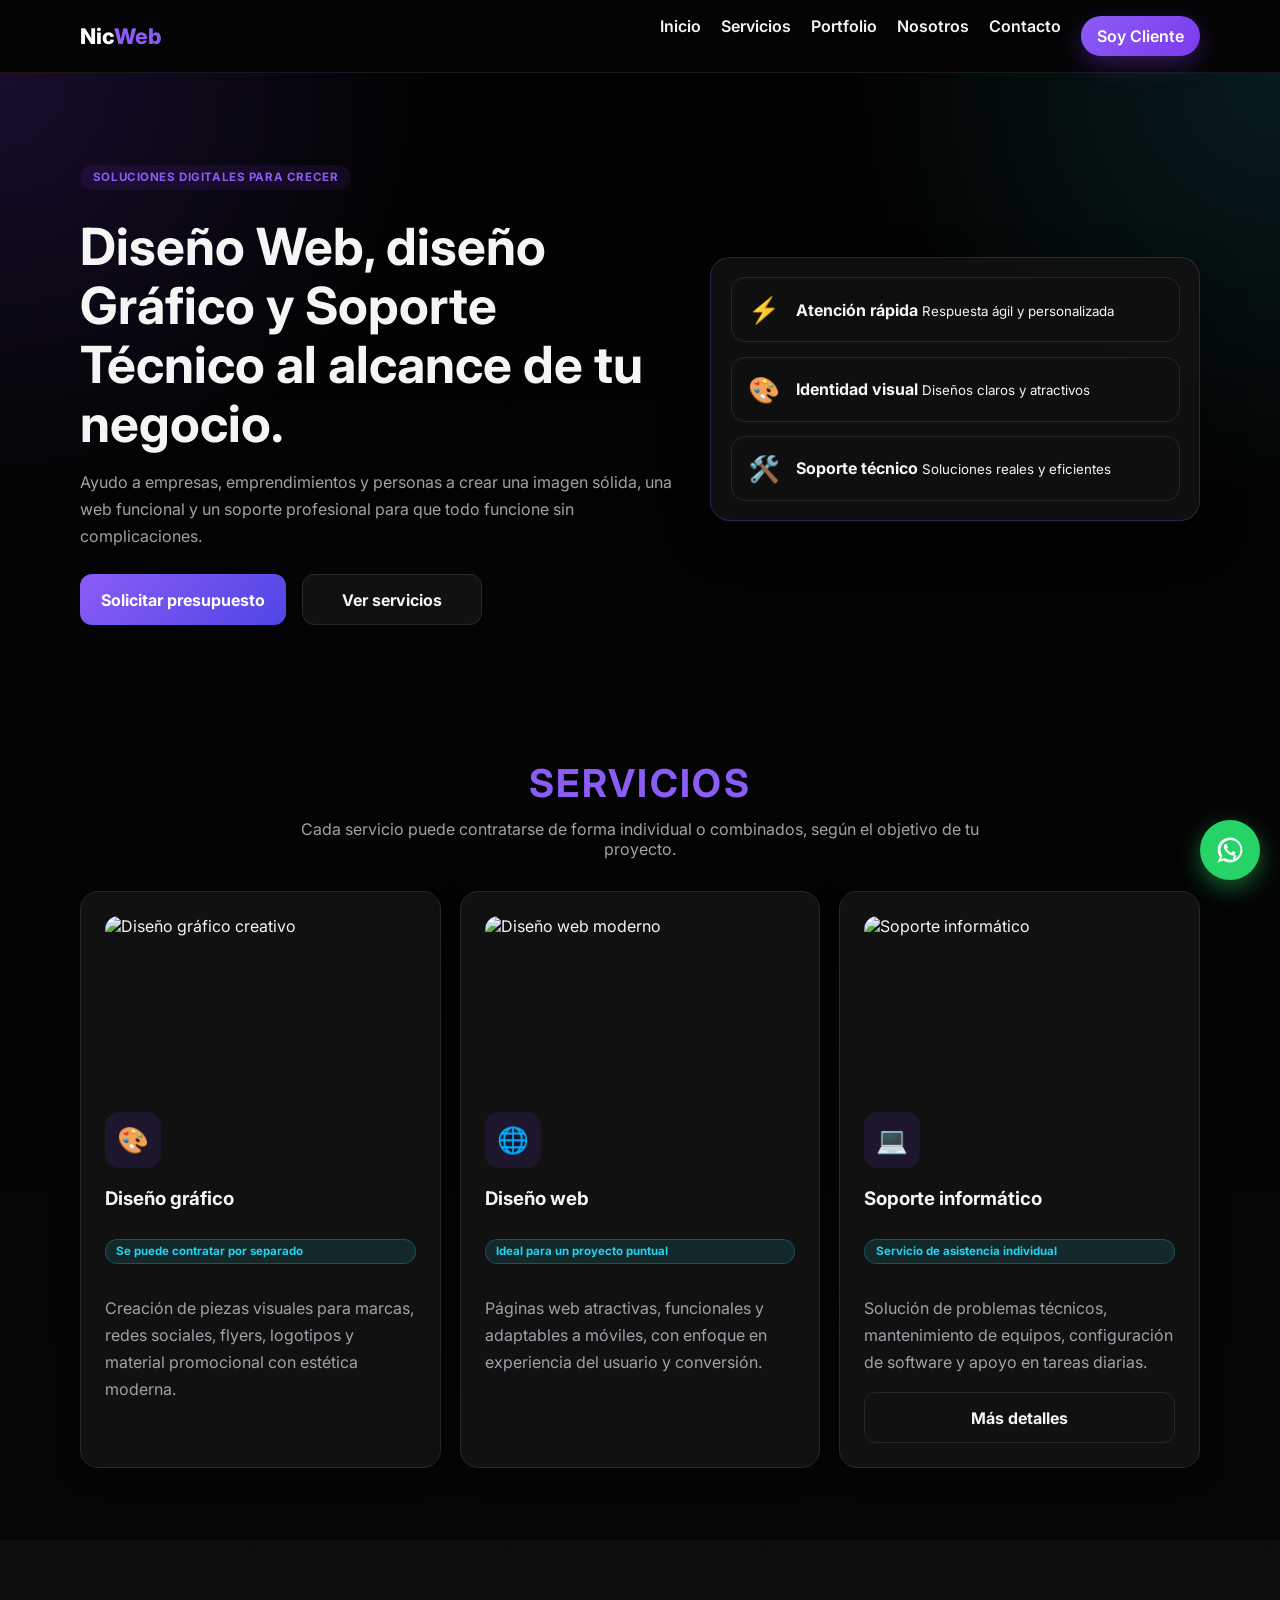
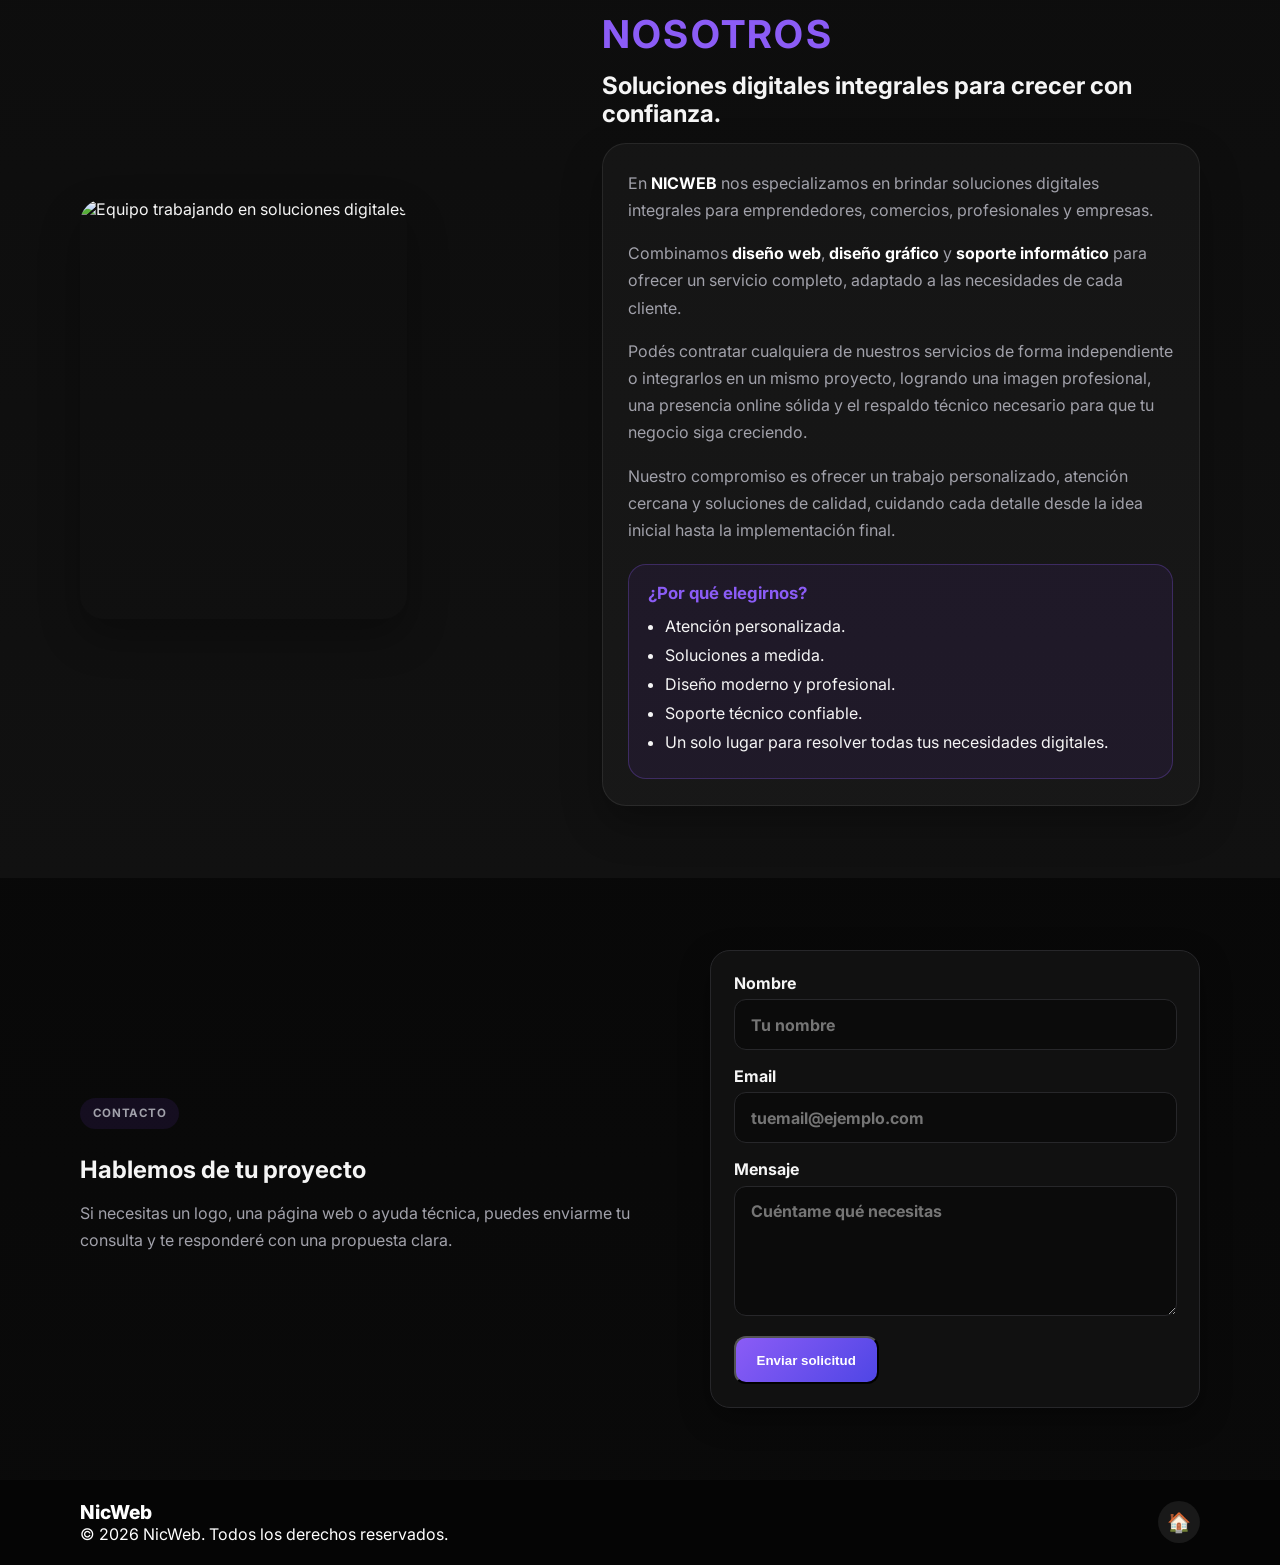
==== index.html @ 4edf89a9 "Initial landing page for NicWeb" ====
<!DOCTYPE html>
<html lang="es">
  <head>
    <meta charset="UTF-8" />
    <meta name="viewport" content="width=device-width, initial-scale=1.0" />
    <title>Servicios Informáticos | Diseño Gráfico y Web</title>
    <meta
      name="description"
      content="Ofrezco servicios de diseño gráfico, diseño web y soporte informático para negocios, emprendimientos y personas que necesitan presencia digital sólida."
    />
    <link rel="preconnect" href="https://fonts.googleapis.com" />
    <link rel="preconnect" href="https://fonts.gstatic.com" crossorigin />
    <link
      href="https://fonts.googleapis.com/css2?family=Inter:wght@400;500;600;700;800&display=swap"
      rel="stylesheet"
    />
    <link rel="stylesheet" href="styles.css" />
  </head>
  <body id="top">
    <header class="header">
      <div class="container nav">
        <a href="#top" class="logo">Nic<span>Web</span></a>

        <button class="menu-toggle" aria-label="Abrir menú" aria-expanded="false">
          <span></span>
          <span></span>
          <span></span>
        </button>

        <nav class="nav-links">
          <a href="#top">Inicio</a>
          <a href="#servicios">Servicios</a>
          <a href="#portfolio">Portfolio</a>
          <a href="#about">Nosotros</a>
          <a href="#contacto">Contacto</a>
          <a href="acceso.html" class="btn-client">Soy Cliente</a>
        </nav>
      </div>
    </header>

    <main>
      <section class="hero">
        <div class="container hero-grid">
          <div class="hero-content">
            <p class="badge">Soluciones digitales para crecer</p>
            <h1>Diseño Web, diseño Gráfico y Soporte Técnico al alcance de tu negocio.</h1>
            <p class="hero-text">
              Ayudo a empresas, emprendimientos y personas a crear una imagen
              sólida, una web funcional y un soporte profesional para que todo
              funcione sin complicaciones.
            </p>
            <div class="hero-actions">
              <a href="#contacto" class="btn btn-primary">Solicitar presupuesto</a>
              <a href="#servicios" class="btn btn-secondary">Ver servicios</a>
            </div>
          </div>

          <div class="hero-card">
            <div class="mini-card">
              <span>⚡</span>
              <div>
                <strong>Atención rápida</strong>
                <small>Respuesta ágil y personalizada</small>
              </div>
            </div>
            <div class="mini-card">
              <span>🎨</span>
              <div>
                <strong>Identidad visual</strong>
                <small>Diseños claros y atractivos</small>
              </div>
            </div>
            <div class="mini-card">
              <span>🛠️</span>
              <div>
                <strong>Soporte técnico</strong>
                <small>Soluciones reales y eficientes</small>
              </div>
            </div>
          </div>
        </div>
      </section>

      <section id="servicios" class="services section reveal">
        <div class="container">
          <div class="section-title">
            <h1>Servicios</h1>
            <p class="section-note">
              Cada servicio puede contratarse de forma individual o combinados,
              según el objetivo de tu proyecto.
            </p>
          </div>

          <div class="cards-grid">
            <article class="service-card">
              <img
                class="service-image"
                src="https://images.unsplash.com/photo-1516321318423-f06f85e504b3?auto=format&fit=crop&w=900&q=80"
                alt="Diseño gráfico creativo"
              />
              <div class="icon">🎨</div>
              <h3>Diseño gráfico</h3>
              <span class="service-tag">Se puede contratar por separado</span>
              <p>
                Creación de piezas visuales para marcas, redes sociales, flyers,
                logotipos y material promocional con estética moderna.
              </p>
            </article>

            <article class="service-card">
              <img
                class="service-image"
                src="https://images.unsplash.com/photo-1498050108023-c5249f4df085?auto=format&fit=crop&w=900&q=80"
                alt="Diseño web moderno"
              />
              <div class="icon">🌐</div>
              <h3>Diseño web</h3>
              <span class="service-tag">Ideal para un proyecto puntual</span>
              <p>
                Páginas web atractivas, funcionales y adaptables a móviles, con
                enfoque en experiencia del usuario y conversión.
              </p>
            </article>

            <article class="service-card">
              <img
                class="service-image"
                src="https://images.unsplash.com/photo-1518770660439-4636190af475?auto=format&fit=crop&w=900&q=80"
                alt="Soporte informático"
              />
              <div class="icon">💻</div>
              <h3>Soporte informático</h3>
              <span class="service-tag">Servicio de asistencia individual</span>
              <p>
                Solución de problemas técnicos, mantenimiento de equipos,
                configuración de software y apoyo en tareas diarias.
              </p>
              <a href="soporte-tecnico.html" class="btn btn-secondary">Más detalles</a>
            </article>
          </div>
        </div>
      </section>

      <section id="about" class="about section reveal">
        <div class="container about-grid">
          <div class="about-visual">
            <img
              src="https://images.unsplash.com/photo-1522202176988-66273c2fd55f?auto=format&fit=crop&w=900&q=80"
              alt="Equipo trabajando en soluciones digitales"
            />
          </div>

          <div>
            <h1>Nosotros</h1>
            <h2>Soluciones digitales integrales para crecer con confianza.</h2>
            <div class="about-text">
              <p>
                En <strong>NICWEB</strong> nos especializamos en brindar soluciones
                digitales integrales para emprendedores, comercios, profesionales y
                empresas.
              </p>
              <p>
                Combinamos <strong>diseño web</strong>, <strong>diseño gráfico</strong>
                y <strong>soporte informático</strong> para ofrecer un servicio
                completo, adaptado a las necesidades de cada cliente.
              </p>
              <p>
                Podés contratar cualquiera de nuestros servicios de forma
                independiente o integrarlos en un mismo proyecto, logrando una
                imagen profesional, una presencia online sólida y el respaldo
                técnico necesario para que tu negocio siga creciendo.
              </p>
              <p>
                Nuestro compromiso es ofrecer un trabajo personalizado, atención
                cercana y soluciones de calidad, cuidando cada detalle desde la
                idea inicial hasta la implementación final.
              </p>

              <div class="reasons-box">
                <h3>¿Por qué elegirnos?</h3>
                <ul>
                  <li>Atención personalizada.</li>
                  <li>Soluciones a medida.</li>
                  <li>Diseño moderno y profesional.</li>
                  <li>Soporte técnico confiable.</li>
                  <li>Un solo lugar para resolver todas tus necesidades digitales.</li>
                </ul>
              </div>
            </div>
          </div>
        </div>
      </section>

      <section id="contacto" class="contact section reveal">
        <div class="container contact-grid">
          <div>
            <p class="badge">Contacto</p>
            <h2>Hablemos de tu proyecto</h2>
            <p>
              Si necesitas un logo, una página web o ayuda técnica, puedes
              enviarme tu consulta y te responderé con una propuesta clara.
            </p>
          </div>

          <form class="contact-form" action="mailto:tuemail@ejemplo.com" method="post" enctype="text/plain">
            <label>
              Nombre
              <input type="text" name="nombre" placeholder="Tu nombre" required />
            </label>
            <label>
              Email
              <input type="email" name="email" placeholder="tuemail@ejemplo.com" required />
            </label>
            <label>
              Mensaje
              <textarea name="mensaje" placeholder="Cuéntame qué necesitas" rows="5" required></textarea>
            </label>
            <button type="submit" class="btn btn-primary">Enviar solicitud</button>
          </form>
        </div>
      </section>
    </main>

    <a
      class="whatsapp-float"
      href="https://wa.me/1166603144"
      target="_blank"
      rel="noopener noreferrer"
      aria-label="Contactar por WhatsApp"
    >
      <svg viewBox="0 0 24 24" aria-hidden="true" focusable="false">
        <path
          d="M12.04 2C6.58 2 2.15 6.36 2.15 11.76c0 2.07.63 4.08 1.72 5.77L2 22l4.66-1.52a9.69 9.69 0 0 0 5.38 1.52h.01c5.46 0 9.89-4.36 9.89-9.76S17.5 2 12.04 2Zm0 17.7a7.94 7.94 0 0 1-4.04-1.09l-.29-.17-2.76.9 1-2.69-.18-.28a7.94 7.94 0 0 1-1.36-4.47c0-4.4 3.58-7.98 7.99-7.98 2.13 0 4.14.83 5.64 2.34a7.94 7.94 0 0 1 2.3 5.64c0 4.4-3.58 7.98-7.98 7.98Zm4.38-5.98c-.24-.12-1.42-.7-1.64-.78-.22-.08-.38-.12-.54.12-.17.24-.65.78-.8.94-.15.17-.3.19-.54.06-.24-.12-1.02-.38-1.94-1.2-.72-.64-1.21-1.43-1.35-1.67-.15-.24-.01-.37.1-.49.11-.11.24-.3.36-.45.12-.15.16-.26.24-.43.08-.17.04-.32-.02-.44-.06-.12-.54-1.31-.74-1.79-.19-.46-.39-.4-.54-.4h-.46c-.16 0-.42.06-.64.3-.22.24-.85.84-.85 2.06s.87 2.39.99 2.55c.12.17 1.69 2.58 4.09 3.61.57.25 1.02.4 1.37.51.57.18 1.09.16 1.5.1.46-.07 1.42-.58 1.62-.14.2.44.22.78.15 1.05-.14.63-.4.93-.8 1.34-.34.34-.78.7-1.41 1.2-.22.16-.49.24-.78.17h-.02Z"
        />
      </svg>
    </a>

    <footer class="footer">
      <div class="container footer-content">
        <div>
          <p class="footer-brand">Nic<span>Web</span></p>
          <p>© <span id="year"></span> NicWeb. Todos los derechos reservados.</p>
        </div>
        <a href="#top" class="home-link" aria-label="Volver al inicio">
          <span>🏠</span>
        </a>
      </div>
    </footer>

    <script src="script.js"></script>
  </body>
</html>
---- styles.css ----
:root {
  --bg: #050505;
  --bg-soft: #111111;
  --card: #111111;
  --text: #f5f5f5;
  --muted: #a1a1aa;
  --accent: #8b5cf6;
  --accent-2: #22d3ee;
  --line: #27272a;
}

* {
  box-sizing: border-box;
}

html {
  scroll-behavior: smooth;
}

body {
  margin: 0;
  font-family: "Inter", sans-serif;
  color: var(--text);
  background: linear-gradient(180deg, #020202 0%, #0a0a0a 100%);
}

.container {
  width: min(1120px, calc(100% - 2rem));
  margin: 0 auto;
}

.header {
  position: sticky;
  top: 0;
  z-index: 10;
  background: rgba(5, 5, 5, 0.88);
  backdrop-filter: blur(14px);
  border-bottom: 1px solid rgba(255, 255, 255, 0.08);
}

.nav {
  display: flex;
  align-items: center;
  justify-content: space-between;
  min-height: 72px;
  position: relative;
}

.menu-toggle {
  display: none;
  border: none;
  background: transparent;
  padding: 0.35rem;
  cursor: pointer;
}

.menu-toggle span {
  display: block;
  width: 24px;
  height: 3px;
  margin: 4px 0;
  background: #ffffff;
  border-radius: 2px;
}

.logo {
  font-size: 1.35rem;
  font-weight: 800;
  color: #ffffff;
  text-decoration: none;
}

.logo span {
  color: var(--accent);
}

.nav-links {
  display: flex;
  gap: 1.25rem;
}

.nav-links a,
.footer a {
  text-decoration: none;
  color: #f5f5f5;
  font-weight: 600;
}

.btn-client {
  padding: 0.65rem 1rem;
  border-radius: 999px;
  background: linear-gradient(135deg, var(--accent), #7c3aed);
  color: white !important;
  box-shadow: 0 8px 24px rgba(124, 58, 237, 0.35);
}

.access-hero {
  background: radial-gradient(circle at top left, rgba(124, 58, 237, 0.2), transparent 30%);
}

.access-grid {
  display: grid;
  grid-template-columns: 1fr 0.9fr;
  gap: 2rem;
  align-items: center;
}

.hero {
  padding: 5rem 0 4rem;
  background: radial-gradient(circle at top left, rgba(124, 58, 237, 0.18), transparent 30%),
    radial-gradient(circle at top right, rgba(34, 211, 238, 0.12), transparent 30%);
}

.hero-grid,
.about-grid,
.contact-grid {
  display: grid;
  grid-template-columns: 1.1fr 0.9fr;
  gap: 2rem;
  align-items: center;
}

.badge {
  display: inline-flex;
  align-items: center;
  gap: 0.4rem;
  padding: 0.35rem 0.8rem;
  border-radius: 999px;
  background: rgba(124, 58, 237, 0.1);
  color: var(--accent);
  font-weight: 700;
  text-transform: uppercase;
  letter-spacing: 0.05em;
  font-size: 0.72rem;
}

.hero h1,
.section-title h2,
.about h2,
.contact h2 {
  margin: 1rem 0;
  line-height: 1.15;
}

.section-title h1,
.about h1 {
  margin: 0 0 0.85rem;
  color: var(--accent);
  font-size: clamp(1.9rem, 3vw, 2.5rem);
  line-height: 1.15;
  text-transform: uppercase;
  letter-spacing: 0.06em;
}

.hero h1 {
  font-size: clamp(2.25rem, 4vw, 4rem);
}

.hero-text,
.about-text p,
.contact p,
.service-card p {
  color: var(--muted);
  line-height: 1.7;
}

.hero-actions {
  display: flex;
  gap: 1rem;
  margin-top: 1.5rem;
  flex-wrap: wrap;
}

.hero-actions .btn {
  min-width: 180px;
}

.btn {
  display: inline-flex;
  align-items: center;
  justify-content: center;
  padding: 0.9rem 1.3rem;
  border-radius: 12px;
  text-decoration: none;
  font-weight: 700;
  transition: transform 0.2s ease, opacity 0.2s ease;
}

.btn:hover {
  transform: translateY(-2px);
}

.btn-primary {
  background: linear-gradient(135deg, var(--accent), #4f46e5);
  color: white;
}

.btn-secondary {
  background: #111111;
  color: #f5f5f5;
  border: 1px solid var(--line);
}

.hero-card {
  background: rgba(17, 17, 17, 0.9);
  border: 1px solid rgba(139, 92, 246, 0.25);
  box-shadow: 0 18px 45px rgba(0, 0, 0, 0.35);
  border-radius: 20px;
  padding: 1.2rem;
}

.mini-card {
  display: flex;
  align-items: center;
  gap: 1rem;
  padding: 1rem;
  border-radius: 14px;
  background: #0f0f0f;
  margin-bottom: 0.9rem;
  border: 1px solid var(--line);
}

.mini-card:last-child {
  margin-bottom: 0;
}

.mini-card span {
  font-size: 1.6rem;
}

.section {
  padding: 4.5rem 0;
}

.reveal {
  opacity: 0;
  transform: translateY(32px);
  transition: opacity 0.8s ease, transform 0.8s ease;
}

.reveal.visible {
  opacity: 1;
  transform: translateY(0);
}

.section-title {
  text-align: center;
  margin-bottom: 2rem;
}

.section-note {
  max-width: 720px;
  margin: 0.8rem auto 0;
  color: var(--muted);
}

.cards-grid {
  display: grid;
  grid-template-columns: repeat(3, 1fr);
  gap: 1.2rem;
}

.service-card {
  background: #111111;
  border: 1px solid var(--line);
  border-radius: 18px;
  padding: 1.5rem;
  box-shadow: 0 8px 24px rgba(0, 0, 0, 0.35);
  display: flex;
  flex-direction: column;
}

.service-tag {
  display: inline-block;
  margin: 0.65rem 0 0.9rem;
  padding: 0.3rem 0.65rem;
  background: rgba(34, 211, 238, 0.12);
  border: 1px solid rgba(34, 211, 238, 0.25);
  color: var(--accent-2);
  border-radius: 999px;
  font-size: 0.72rem;
  font-weight: 700;
}

.service-image {
  width: 100%;
  height: 180px;
  object-fit: cover;
  border-radius: 14px;
  margin-bottom: 1rem;
}

.icon {
  width: 56px;
  height: 56px;
  display: grid;
  place-items: center;
  border-radius: 14px;
  background: rgba(124, 58, 237, 0.12);
  font-size: 1.6rem;
}

.about {
  background: linear-gradient(180deg, #0d0d0d 0%, #111111 100%);
}

.about-grid {
  align-items: center;
  grid-template-columns: 0.9fr 1.1fr;
}

.about-visual img {
  width: 100%;
  height: 100%;
  min-height: 420px;
  object-fit: cover;
  border-radius: 24px;
  box-shadow: 0 18px 40px rgba(0, 0, 0, 0.3);
}

.about-text {
  background: rgba(255, 255, 255, 0.03);
  border: 1px solid rgba(255, 255, 255, 0.08);
  border-radius: 24px;
  padding: 1.6rem;
  box-shadow: 0 18px 40px rgba(0, 0, 0, 0.28);
}

.about-text p {
  margin: 0 0 1rem;
}

.about-text p:last-child {
  margin-bottom: 0;
}

.reasons-box {
  margin-top: 1.25rem;
  padding: 1.1rem 1.15rem;
  border-radius: 18px;
  background: rgba(124, 58, 237, 0.08);
  border: 1px solid rgba(139, 92, 246, 0.28);
}

.reasons-box h3 {
  margin: 0 0 0.85rem;
  color: var(--accent);
  font-size: 1.05rem;
}

.reasons-box ul {
  margin: 0;
  padding-left: 1.1rem;
  color: var(--text);
}

.reasons-box li {
  margin-bottom: 0.55rem;
}

.about-text strong {
  color: #ffffff;
}

.about-text ul {
  padding-left: 1.1rem;
  color: var(--text);
}

.detail-hero {
  background: radial-gradient(circle at top left, rgba(124, 58, 237, 0.2), transparent 30%);
}

.detail-grid {
  display: grid;
  grid-template-columns: 1fr 0.9fr;
  gap: 2rem;
  align-items: center;
}

.detail-panel {
  display: flex;
  justify-content: center;
}

.detail-card {
  background: rgba(17, 17, 17, 0.96);
  border: 1px solid rgba(139, 92, 246, 0.3);
  border-radius: 22px;
  padding: 1.5rem;
  box-shadow: 0 18px 40px rgba(0, 0, 0, 0.35);
}

.feature-list {
  margin: 1rem 0 0;
  padding-left: 1.15rem;
  color: var(--muted);
}

.feature-list li {
  margin-bottom: 0.85rem;
}

.detail-card-item {
  min-height: 100%;
}

.contact-form {
  background: #111111;
  border: 1px solid var(--line);
  border-radius: 20px;
  padding: 1.4rem;
  box-shadow: 0 10px 30px rgba(0, 0, 0, 0.35);
}

.contact-form label {
  display: block;
  margin-bottom: 1rem;
  font-weight: 700;
}

.contact-form input,
.contact-form textarea {
  width: 100%;
  margin-top: 0.4rem;
  border: 1px solid var(--line);
  border-radius: 12px;
  padding: 0.9rem 1rem;
  font: inherit;
  background: #0b0b0b;
  color: white;
}

.whatsapp-float {
  position: fixed;
  right: 20px;
  bottom: 20px;
  width: 60px;
  height: 60px;
  border-radius: 50%;
  background: #25d366;
  color: white;
  display: grid;
  place-items: center;
  text-decoration: none;
  box-shadow: 0 8px 24px rgba(37, 211, 102, 0.45);
  z-index: 50;
}

.whatsapp-float svg {
  width: 30px;
  height: 30px;
  fill: currentColor;
}

.whatsapp-float:hover {
  transform: scale(1.05);
}

.footer {
  padding: 1.3rem 0;
  background: var(--bg);
  color: white;
}

.footer-content {
  display: flex;
  justify-content: space-between;
  align-items: center;
  gap: 1rem;
}

.footer-brand {
  margin: 0 0 0.25rem;
  font-size: 1.2rem;
  font-weight: 800;
  color: #ffffff;
}

.home-link {
  display: inline-grid;
  place-items: center;
  width: 42px;
  height: 42px;
  border-radius: 50%;
  background: rgba(255, 255, 255, 0.08);
  color: white;
  text-decoration: none;
  font-size: 1.2rem;
}

.footer p,
.footer a {
  margin: 0;
  color: white;
}

@media (max-width: 820px) {
  .hero {
    padding-top: 3.5rem;
  }

  .hero-content,
  .section-title,
  .about-grid > div,
  .contact-grid > div,
  .service-card,
  .service-card p,
  .service-card h3,
  .service-tag,
  .about-text,
  .about-text p,
  .contact-form,
  .detail-copy,
  .detail-card,
  .detail-card-item,
  .detail-card-item p,
  .detail-card-item h3 {
    text-align: center;
  }

  .hero-content,
  .section-title,
  .about-text,
  .contact-grid > div,
  .detail-copy,
  .detail-card {
    margin-inline: auto;
  }

  .about-grid,
  .detail-grid,
  .contact-grid,
  .cards-grid {
    grid-template-columns: 1fr;
  }

  .about-visual img {
    min-height: 260px;
  }

  .menu-toggle {
    display: inline-block;
  }

  .nav-links {
    position: absolute;
    top: 100%;
    right: 0;
    left: 0;
    display: none;
    flex-direction: column;
    gap: 0.9rem;
    padding: 1rem;
    margin-top: 0.6rem;
    background: rgba(5, 5, 5, 0.96);
    border: 1px solid rgba(255, 255, 255, 0.08);
    border-radius: 16px;
  }

  .nav-links.open {
    display: flex;
  }

  .hero-grid,
  .about-grid,
  .contact-grid,
  .cards-grid,
  .detail-grid {
    grid-template-columns: 1fr;
  }

  .hero-actions {
    flex-direction: column;
    align-items: center;
  }

  .hero-actions .btn {
    width: 100%;
    max-width: 320px;
  }

  .section {
    padding: 3.5rem 0;
  }

  .service-image {
    height: 210px;
  }

  .footer-content {
    flex-direction: column;
    align-items: flex-start;
  }

  .home-link {
    margin-top: 0.5rem;
  }

  .whatsapp-float {
    width: 56px;
    height: 56px;
    right: 16px;
    bottom: 16px;
  }
}
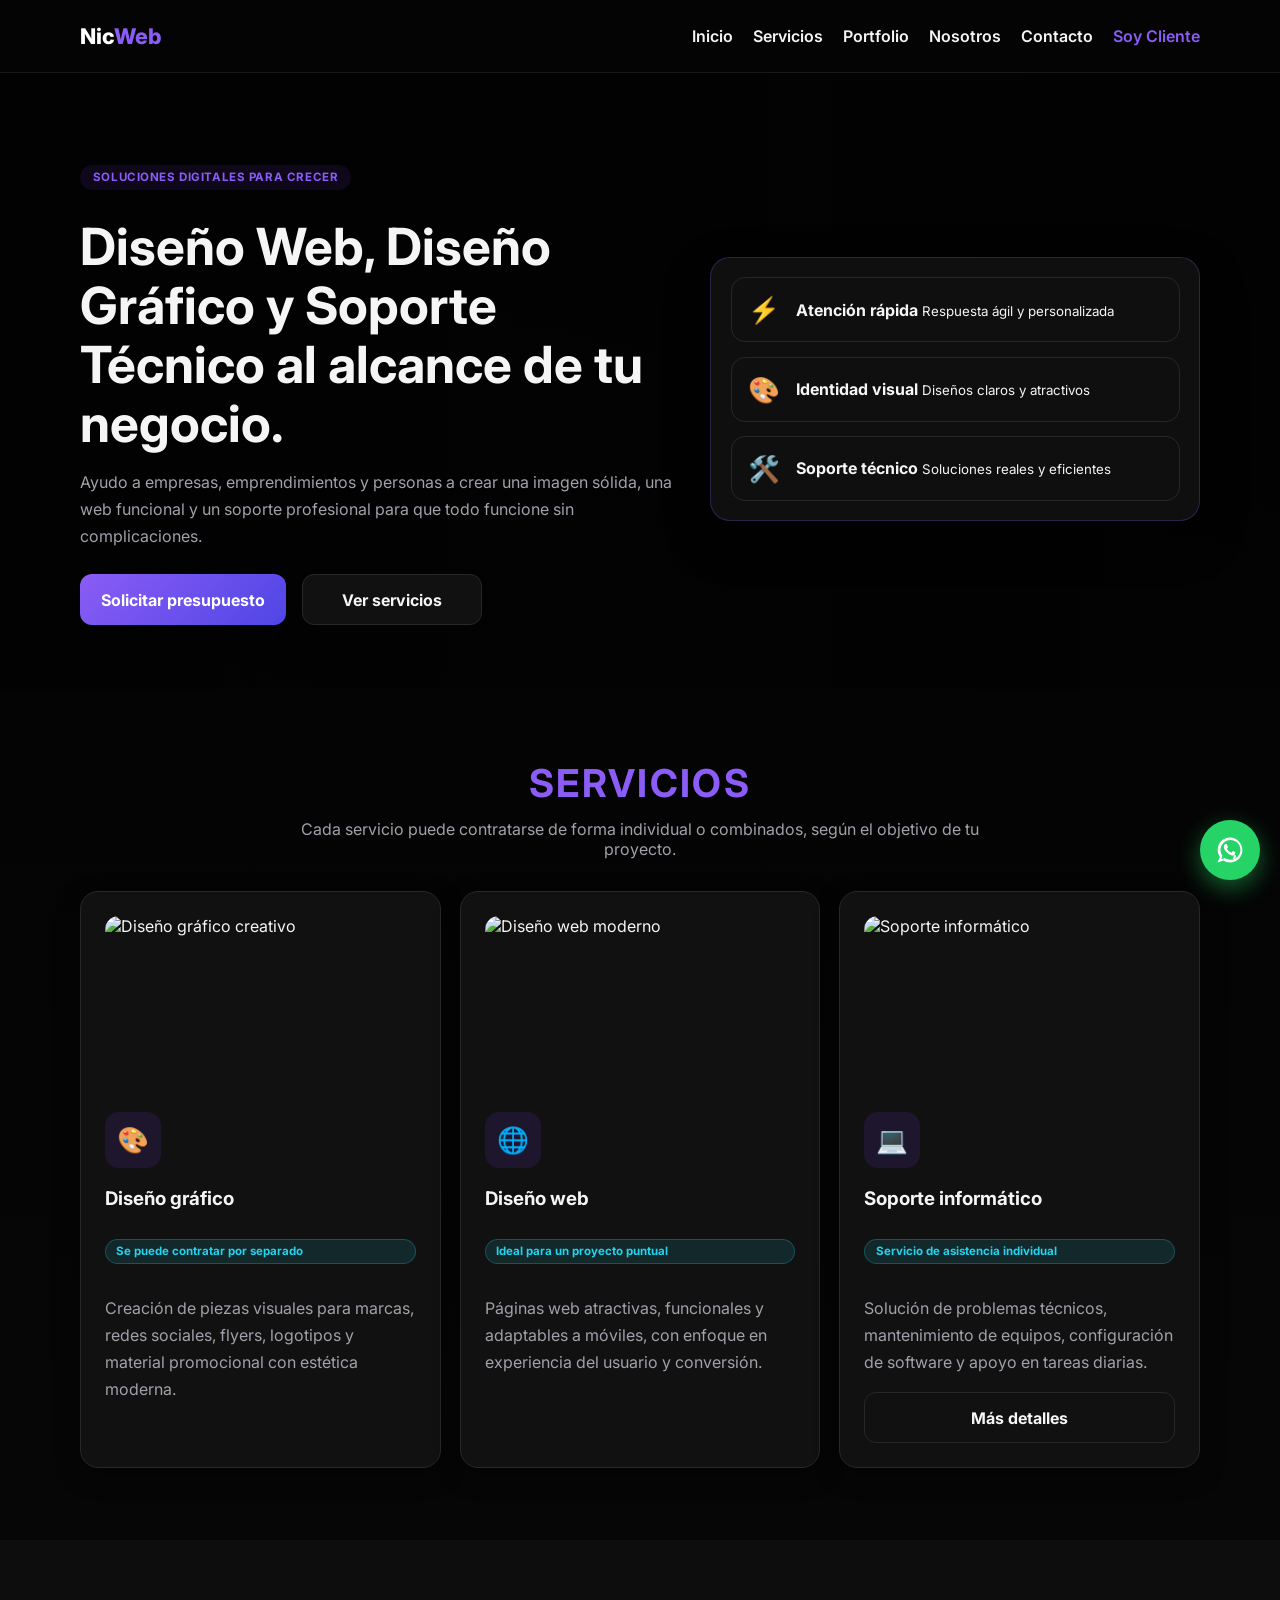
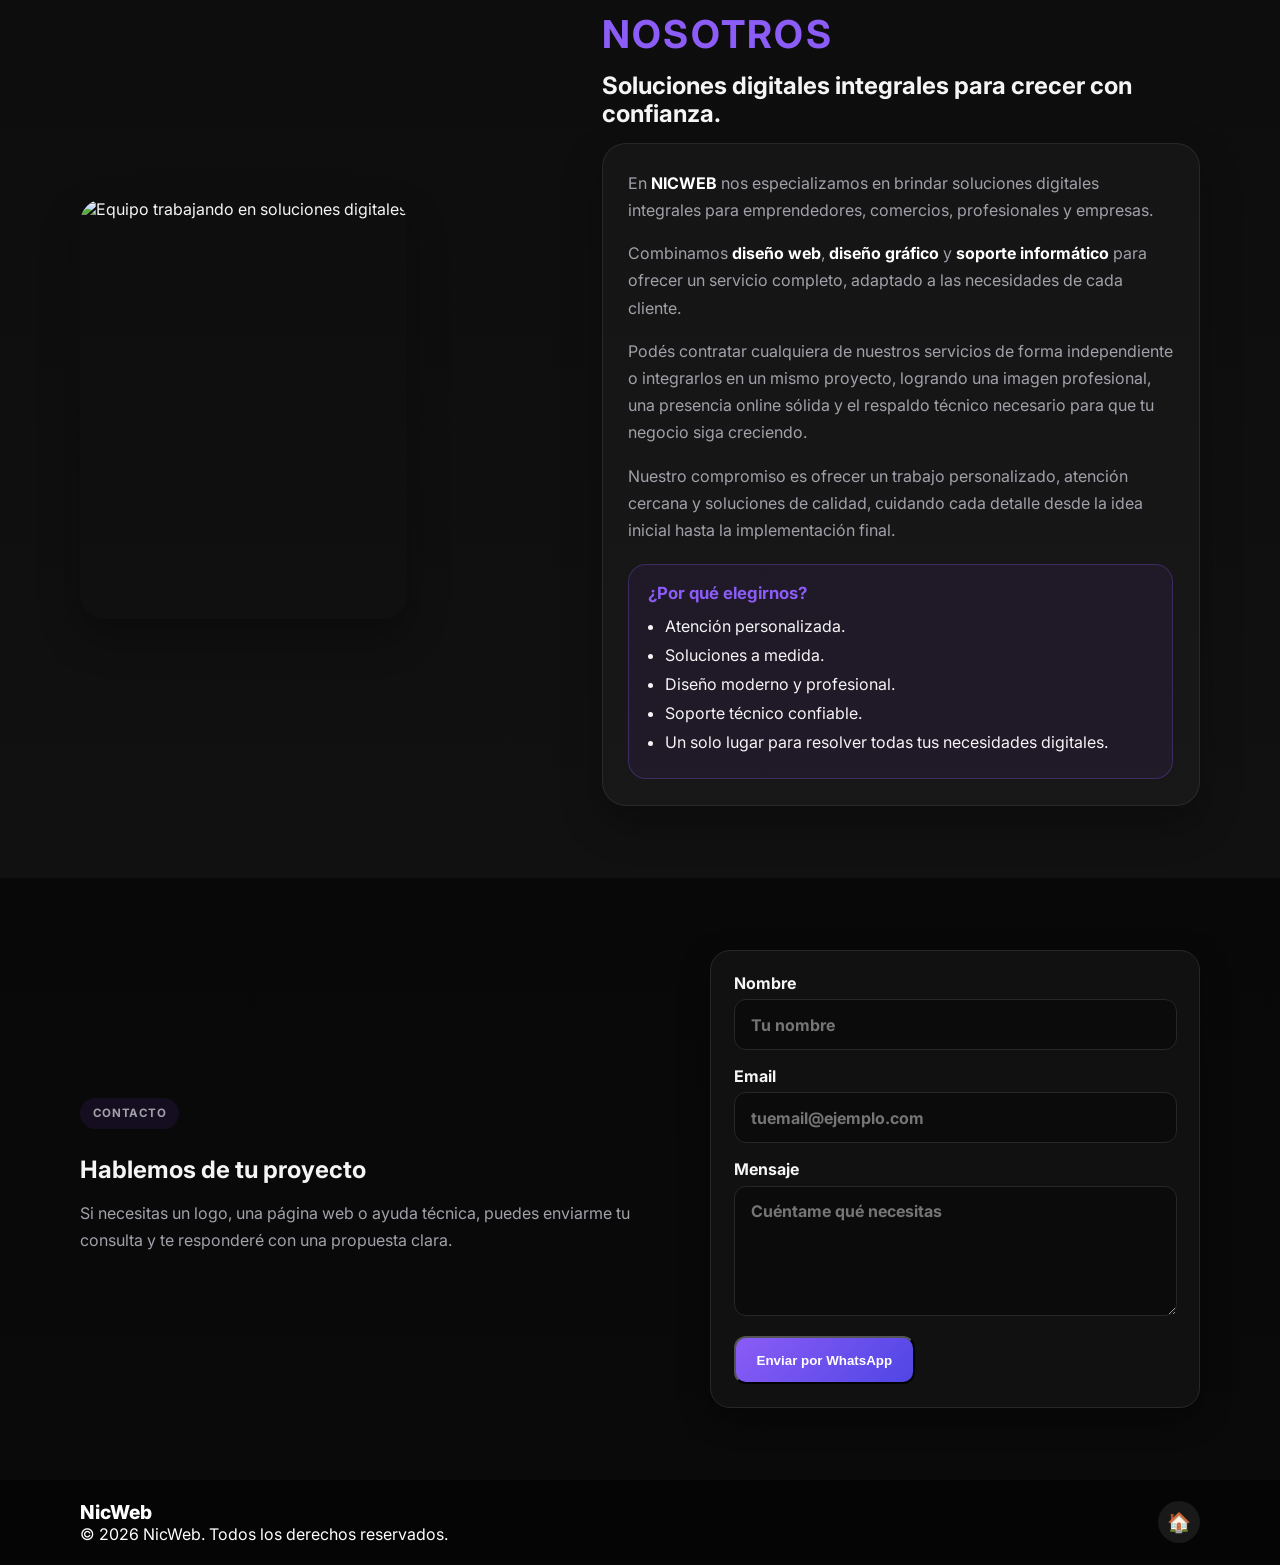
==== commit 0696fc18: "Actualiza sitio web" ====
--- a/index.html
+++ b/index.html
@@ -43,7 +43,7 @@
         <div class="container hero-grid">
           <div class="hero-content">
             <p class="badge">Soluciones digitales para crecer</p>
-            <h1>Diseño Web, diseño Gráfico y Soporte Técnico al alcance de tu negocio.</h1>
+            <h1>Diseño Web, Diseño Gráfico y Soporte Técnico al alcance de tu negocio.</h1>
             <p class="hero-text">
               Ayudo a empresas, emprendimientos y personas a crear una imagen
               sólida, una web funcional y un soporte profesional para que todo
@@ -202,7 +202,7 @@
             </p>
           </div>
 
-          <form class="contact-form" action="mailto:tuemail@ejemplo.com" method="post" enctype="text/plain">
+          <form class="contact-form" data-whatsapp="5491166603144">
             <label>
               Nombre
               <input type="text" name="nombre" placeholder="Tu nombre" required />
@@ -215,7 +215,7 @@
               Mensaje
               <textarea name="mensaje" placeholder="Cuéntame qué necesitas" rows="5" required></textarea>
             </label>
-            <button type="submit" class="btn btn-primary">Enviar solicitud</button>
+            <button type="submit" class="btn btn-primary">Enviar por WhatsApp</button>
           </form>
         </div>
       </section>
--- a/styles.css
+++ b/styles.css
@@ -87,15 +87,43 @@
 }
 
 .btn-client {
-  padding: 0.65rem 1rem;
-  border-radius: 999px;
-  background: linear-gradient(135deg, var(--accent), #7c3aed);
-  color: white !important;
-  box-shadow: 0 8px 24px rgba(124, 58, 237, 0.35);
+  color: var(--accent) !important;
+  font-weight: 700;
 }
 
 .access-hero {
   background: radial-gradient(circle at top left, rgba(124, 58, 237, 0.2), transparent 30%);
+}
+
+.maintenance-content {
+  max-width: 760px;
+  text-align: center;
+}
+
+.maintenance-content .hero-actions {
+  justify-content: center;
+}
+
+.maintenance-icon {
+  width: 88px;
+  height: 88px;
+  display: grid;
+  place-items: center;
+  margin: 0 auto 1.5rem;
+  border: 1px solid rgba(251, 191, 36, 0.35);
+  border-radius: 20px;
+  background: rgba(251, 191, 36, 0.1);
+  font-size: 2.8rem;
+}
+
+.maintenance-content h1 {
+  margin: 1rem 0;
+  line-height: 1.15;
+}
+
+.maintenance-content .hero-text {
+  max-width: 620px;
+  margin: 0 auto;
 }
 
 .access-grid {
@@ -107,8 +135,11 @@
 
 .hero {
   padding: 5rem 0 4rem;
-  background: radial-gradient(circle at top left, rgba(124, 58, 237, 0.18), transparent 30%),
-    radial-gradient(circle at top right, rgba(34, 211, 238, 0.12), transparent 30%);
+  background-image:
+    linear-gradient(90deg, rgba(2, 2, 2, 0.93) 0%, rgba(2, 2, 2, 0.77) 52%, rgba(2, 2, 2, 0.57) 100%),
+    url("https://images.unsplash.com/photo-1515879218367-8466d910aaa4?auto=format&fit=crop&w=2000&q=85");
+  background-size: cover, cover;
+  background-position: center, 54% 42%;
 }
 
 .hero-grid,
@@ -498,6 +529,10 @@
 @media (max-width: 820px) {
   .hero {
     padding-top: 3.5rem;
+    background-image:
+      linear-gradient(180deg, rgba(2, 2, 2, 0.78), rgba(2, 2, 2, 0.94)),
+      url("https://images.unsplash.com/photo-1515879218367-8466d910aaa4?auto=format&fit=crop&w=2000&q=85");
+    background-position: center, 55% 30%;
   }
 
   .hero-content,
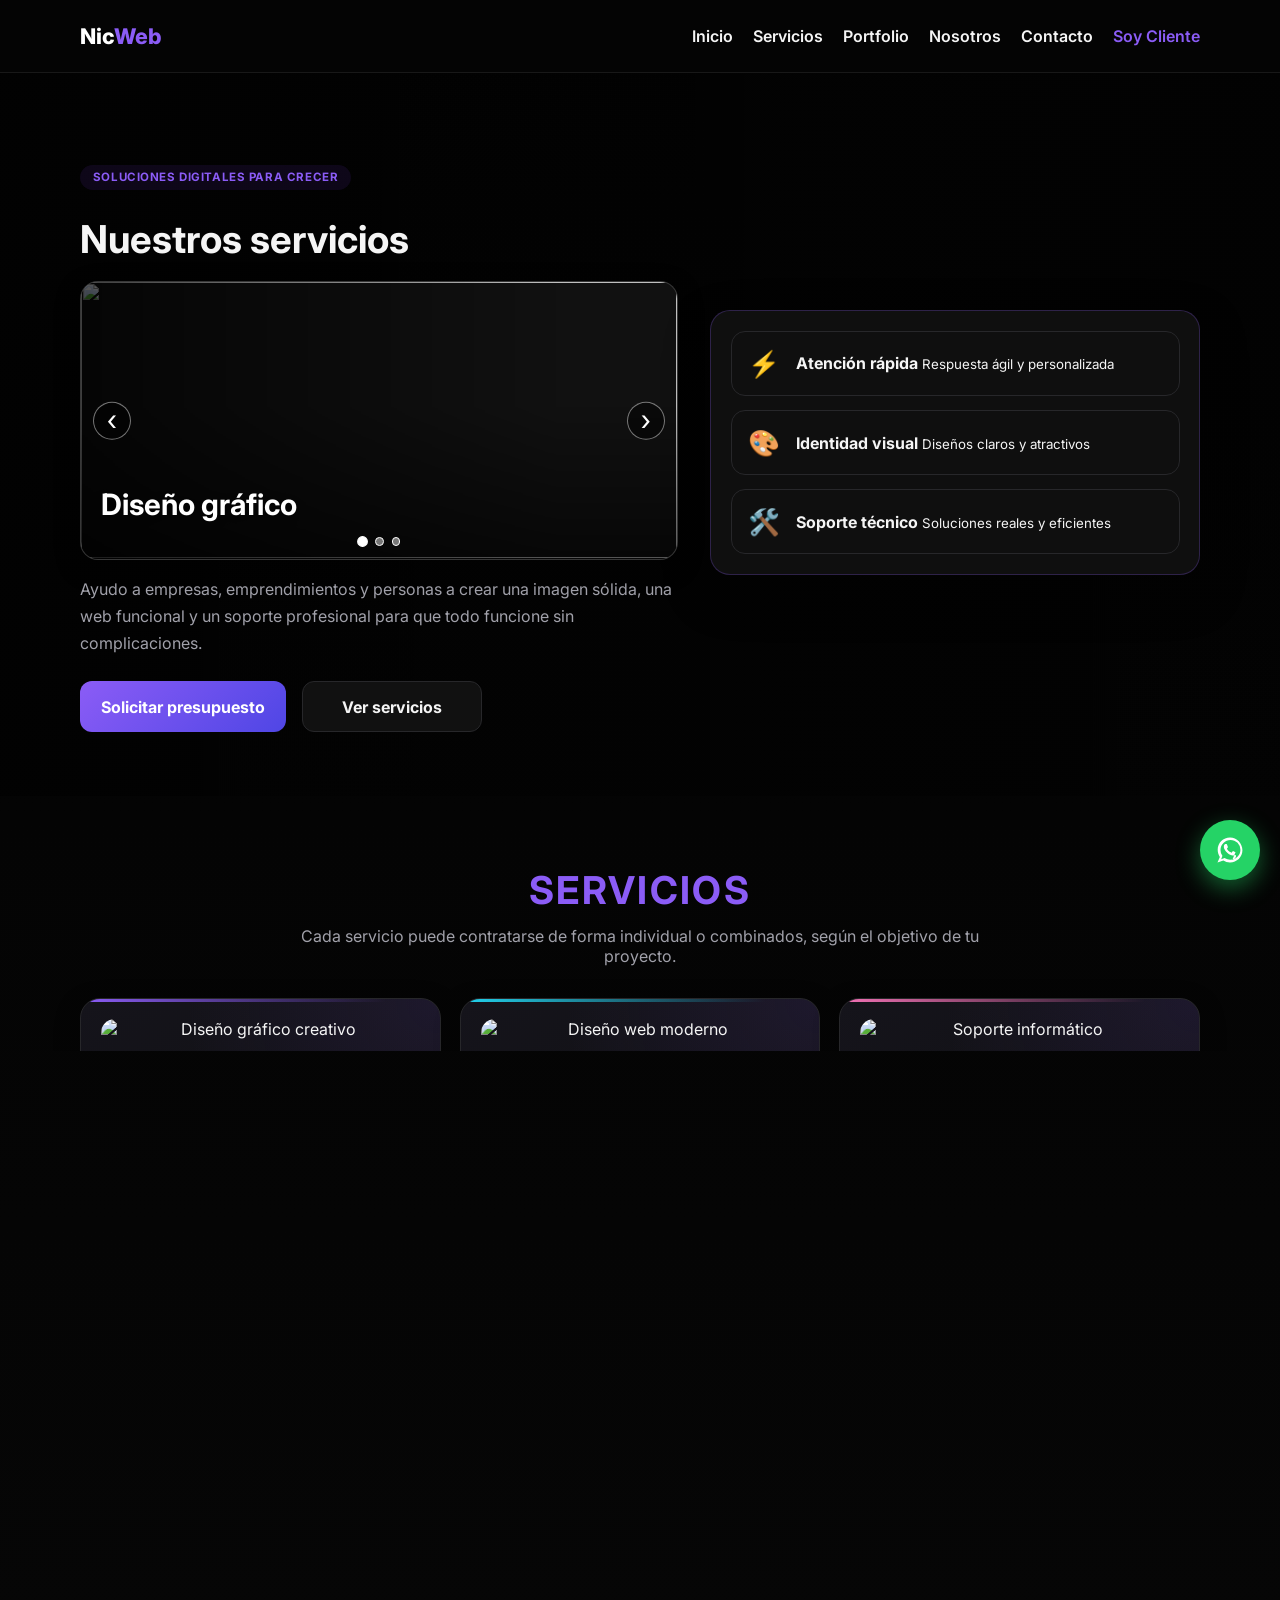
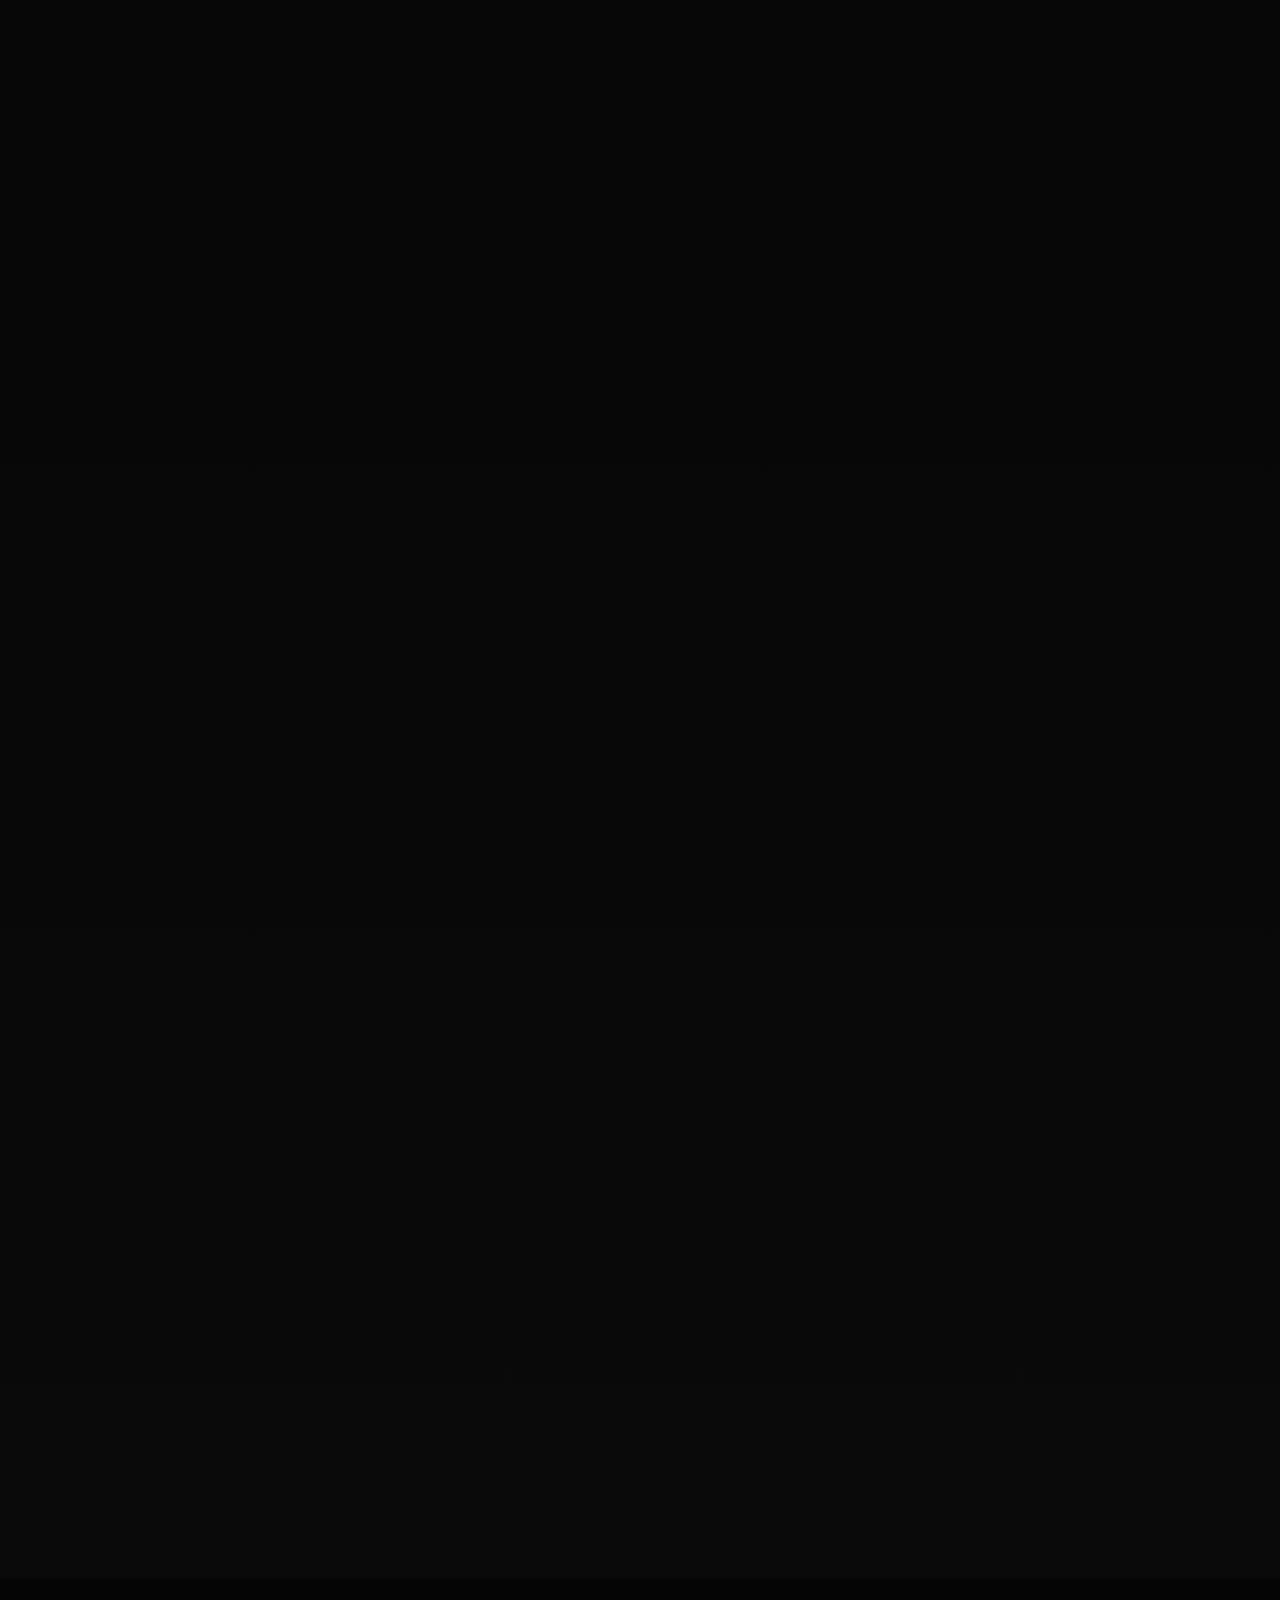
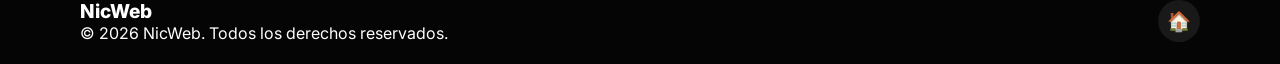
==== commit 62fa5e17: "Agrega carrusel de servicios" ====
--- a/index.html
+++ b/index.html
@@ -43,7 +43,39 @@
         <div class="container hero-grid">
           <div class="hero-content">
             <p class="badge">Soluciones digitales para crecer</p>
-            <h1>Diseño Web, Diseño Gráfico y Soporte Técnico al alcance de tu negocio.</h1>
+            <h1>Nuestros servicios</h1>
+            <div class="hero-carousel" role="region" aria-roledescription="carrusel" aria-label="Nuestros servicios">
+              <div class="carousel-slides">
+                <a class="carousel-slide active" href="#servicios" aria-label="Conocé nuestro servicio de diseño gráfico" aria-roledescription="diapositiva">
+                  <img
+                    src="https://images.unsplash.com/photo-1516321318423-f06f85e504b3?auto=format&fit=crop&w=1200&q=85"
+                    alt=""
+                  />
+                  <span class="carousel-caption">Diseño gráfico</span>
+                </a>
+                <a class="carousel-slide" href="#servicios" aria-label="Conocé nuestro servicio de diseño web" aria-roledescription="diapositiva" aria-hidden="true" tabindex="-1">
+                  <img
+                    src="https://images.unsplash.com/photo-1498050108023-c5249f4df085?auto=format&fit=crop&w=1200&q=85"
+                    alt=""
+                  />
+                  <span class="carousel-caption">Diseño web</span>
+                </a>
+                <a class="carousel-slide" href="soporte-tecnico.html" aria-label="Conocé nuestro servicio de soporte técnico" aria-roledescription="diapositiva" aria-hidden="true" tabindex="-1">
+                  <img
+                    src="https://images.unsplash.com/photo-1518770660439-4636190af475?auto=format&fit=crop&w=1200&q=85"
+                    alt=""
+                  />
+                  <span class="carousel-caption">Soporte técnico</span>
+                </a>
+              </div>
+              <button class="carousel-arrow carousel-prev" type="button" aria-label="Servicio anterior">‹</button>
+              <button class="carousel-arrow carousel-next" type="button" aria-label="Servicio siguiente">›</button>
+              <div class="carousel-dots" aria-label="Elegir servicio">
+                <button class="carousel-dot active" type="button" aria-label="Mostrar diseño gráfico" aria-current="true"></button>
+                <button class="carousel-dot" type="button" aria-label="Mostrar diseño web"></button>
+                <button class="carousel-dot" type="button" aria-label="Mostrar soporte técnico"></button>
+              </div>
+            </div>
             <p class="hero-text">
               Ayudo a empresas, emprendimientos y personas a crear una imagen
               sólida, una web funcional y un soporte profesional para que todo
--- a/styles.css
+++ b/styles.css
@@ -15,6 +15,10 @@
 
 html {
   scroll-behavior: smooth;
+}
+
+section[id] {
+  scroll-margin-top: 5rem;
 }
 
 body {
@@ -149,6 +153,27 @@
   grid-template-columns: 1.1fr 0.9fr;
   gap: 2rem;
   align-items: center;
+}
+
+.hero-content,
+.hero-card {
+  animation: rise-in 0.75s ease both;
+}
+
+.hero-card {
+  animation-delay: 0.16s;
+}
+
+@keyframes rise-in {
+  from {
+    opacity: 0;
+    transform: translateY(24px);
+  }
+
+  to {
+    opacity: 1;
+    transform: translateY(0);
+  }
 }
 
 .badge {
@@ -187,6 +212,140 @@
   font-size: clamp(2.25rem, 4vw, 4rem);
 }
 
+.hero-content h1 {
+  margin-bottom: 1.25rem;
+  font-size: clamp(1.8rem, 3vw, 2.4rem);
+}
+
+.hero-carousel {
+  position: relative;
+  overflow: hidden;
+  aspect-ratio: 2.15 / 1;
+  min-height: 190px;
+  border: 1px solid rgba(255, 255, 255, 0.16);
+  border-radius: 18px;
+  background: var(--bg-soft);
+  box-shadow: 0 8px 24px rgba(0, 0, 0, 0.35);
+}
+
+.carousel-slides,
+.carousel-slide {
+  position: absolute;
+  inset: 0;
+}
+
+.carousel-slide {
+  display: block;
+  color: #ffffff;
+  opacity: 0;
+  pointer-events: none;
+  text-decoration: none;
+  transition: opacity 0.7s ease;
+}
+
+.carousel-slide.active {
+  opacity: 1;
+  pointer-events: auto;
+}
+
+.carousel-slide::after {
+  position: absolute;
+  inset: 0;
+  background: linear-gradient(90deg, rgba(0, 0, 0, 0.68), transparent 80%), linear-gradient(0deg, rgba(0, 0, 0, 0.56), transparent 55%);
+  content: "";
+}
+
+.carousel-slide img {
+  width: 100%;
+  height: 100%;
+  object-fit: cover;
+}
+
+.carousel-slide.active img {
+  animation: carousel-zoom 5.2s ease both;
+}
+
+@keyframes carousel-zoom {
+  from {
+    transform: scale(1.04);
+  }
+
+  to {
+    transform: scale(1);
+  }
+}
+
+.carousel-caption {
+  position: absolute;
+  z-index: 1;
+  right: 3.5rem;
+  bottom: 2.4rem;
+  left: 1.25rem;
+  font-size: clamp(1.3rem, 2.3vw, 2rem);
+  font-weight: 700;
+  line-height: 1.1;
+  text-shadow: 0 2px 12px rgba(0, 0, 0, 0.7);
+}
+
+.carousel-arrow {
+  position: absolute;
+  z-index: 2;
+  top: 50%;
+  display: grid;
+  width: 2.4rem;
+  height: 2.4rem;
+  place-items: center;
+  transform: translateY(-50%);
+  border: 1px solid rgba(255, 255, 255, 0.45);
+  border-radius: 50%;
+  background: rgba(0, 0, 0, 0.45);
+  color: #ffffff;
+  cursor: pointer;
+  font: inherit;
+  font-size: 1.8rem;
+  line-height: 1;
+  transition: background 0.2s ease;
+}
+
+.carousel-arrow:hover,
+.carousel-arrow:focus-visible {
+  background: rgba(139, 92, 246, 0.85);
+}
+
+.carousel-prev {
+  left: 0.75rem;
+}
+
+.carousel-next {
+  right: 0.75rem;
+}
+
+.carousel-dots {
+  position: absolute;
+  z-index: 2;
+  right: 0;
+  bottom: 0.8rem;
+  left: 0;
+  display: flex;
+  justify-content: center;
+  gap: 0.5rem;
+}
+
+.carousel-dot {
+  width: 0.55rem;
+  height: 0.55rem;
+  padding: 0;
+  border: 1px solid #ffffff;
+  border-radius: 50%;
+  background: rgba(255, 255, 255, 0.45);
+  cursor: pointer;
+}
+
+.carousel-dot.active {
+  background: #ffffff;
+  transform: scale(1.2);
+}
+
 .hero-text,
 .about-text p,
 .contact p,
@@ -274,6 +433,19 @@
   transform: translateY(0);
 }
 
+.reveal-item {
+  opacity: 0;
+  transform: translateY(22px);
+  transition:
+    opacity 0.6s ease var(--reveal-delay, 0ms),
+    transform 0.6s ease var(--reveal-delay, 0ms);
+}
+
+.reveal-item.visible {
+  opacity: 1;
+  transform: translateY(0);
+}
+
 .section-title {
   text-align: center;
   margin-bottom: 2rem;
@@ -292,22 +464,67 @@
 }
 
 .service-card {
-  background: #111111;
+  --service-accent: var(--accent);
+  position: relative;
+  isolation: isolate;
+  overflow: hidden;
+  background:
+    radial-gradient(circle at top right, rgba(139, 92, 246, 0.1), transparent 38%),
+    linear-gradient(145deg, #15141b, #0d0d0f 72%);
   border: 1px solid var(--line);
-  border-radius: 18px;
-  padding: 1.5rem;
+  border-radius: 20px;
+  padding: 1.25rem;
   box-shadow: 0 8px 24px rgba(0, 0, 0, 0.35);
   display: flex;
   flex-direction: column;
+  transition:
+    opacity 0.6s ease var(--reveal-delay, 0ms),
+    transform 0.6s ease var(--reveal-delay, 0ms),
+    border-color 0.25s ease,
+    box-shadow 0.25s ease;
+}
+
+.cards-grid > .service-card:nth-child(2) {
+  --service-accent: var(--accent-2);
+}
+
+.cards-grid > .service-card:nth-child(3) {
+  --service-accent: #f472b6;
+}
+
+.services .service-card {
+  align-items: center;
+  text-align: center;
+}
+
+.service-card::before {
+  position: absolute;
+  z-index: -1;
+  top: 0;
+  right: 0;
+  left: 0;
+  height: 3px;
+  background: linear-gradient(90deg, var(--service-accent), transparent 85%);
+  content: "";
+}
+
+.service-card:hover {
+  transform: translateY(-8px);
+  border-color: color-mix(in srgb, var(--service-accent), transparent 45%);
+  box-shadow: 0 18px 36px rgba(0, 0, 0, 0.42), 0 0 24px color-mix(in srgb, var(--service-accent), transparent 86%);
+}
+
+.service-card h3 {
+  color: var(--service-accent);
 }
 
 .service-tag {
   display: inline-block;
   margin: 0.65rem 0 0.9rem;
   padding: 0.3rem 0.65rem;
-  background: rgba(34, 211, 238, 0.12);
-  border: 1px solid rgba(34, 211, 238, 0.25);
-  color: var(--accent-2);
+  background: color-mix(in srgb, var(--service-accent), transparent 88%);
+  border: 1px solid color-mix(in srgb, var(--service-accent), transparent 72%);
+  color: var(--service-accent);
   border-radius: 999px;
   font-size: 0.72rem;
   font-weight: 700;
@@ -319,6 +536,12 @@
   object-fit: cover;
   border-radius: 14px;
   margin-bottom: 1rem;
+  transition: transform 0.4s ease, filter 0.4s ease;
+}
+
+.service-card:hover .service-image {
+  transform: scale(1.035);
+  filter: saturate(1.15);
 }
 
 .icon {
@@ -327,8 +550,14 @@
   display: grid;
   place-items: center;
   border-radius: 14px;
-  background: rgba(124, 58, 237, 0.12);
+  background: color-mix(in srgb, var(--service-accent, var(--accent)), transparent 86%);
+  border: 1px solid color-mix(in srgb, var(--service-accent, var(--accent)), transparent 68%);
   font-size: 1.6rem;
+  transition: transform 0.25s ease;
+}
+
+.service-card:hover .icon {
+  transform: rotate(-6deg) scale(1.08);
 }
 
 .about {
@@ -524,6 +753,27 @@
 .footer a {
   margin: 0;
   color: white;
+}
+
+@media (prefers-reduced-motion: reduce) {
+  html {
+    scroll-behavior: auto;
+  }
+
+  *,
+  *::before,
+  *::after {
+    animation-duration: 0.01ms !important;
+    animation-iteration-count: 1 !important;
+    transition-duration: 0.01ms !important;
+    scroll-behavior: auto !important;
+  }
+
+  .reveal,
+  .reveal-item {
+    opacity: 1;
+    transform: none;
+  }
 }
 
 @media (max-width: 820px) {
@@ -605,6 +855,37 @@
     grid-template-columns: 1fr;
   }
 
+  .hero-carousel {
+    aspect-ratio: 1.55 / 1;
+    min-height: 170px;
+    border-radius: 12px;
+  }
+
+  .carousel-caption {
+    right: 2.75rem;
+    bottom: 2rem;
+    left: 0.9rem;
+    font-size: 1.25rem;
+  }
+
+  .carousel-arrow {
+    width: 2rem;
+    height: 2rem;
+    font-size: 1.5rem;
+  }
+
+  .carousel-prev {
+    left: 0.5rem;
+  }
+
+  .carousel-next {
+    right: 0.5rem;
+  }
+
+  .carousel-dots {
+    bottom: 0.65rem;
+  }
+
   .hero-actions {
     flex-direction: column;
     align-items: center;
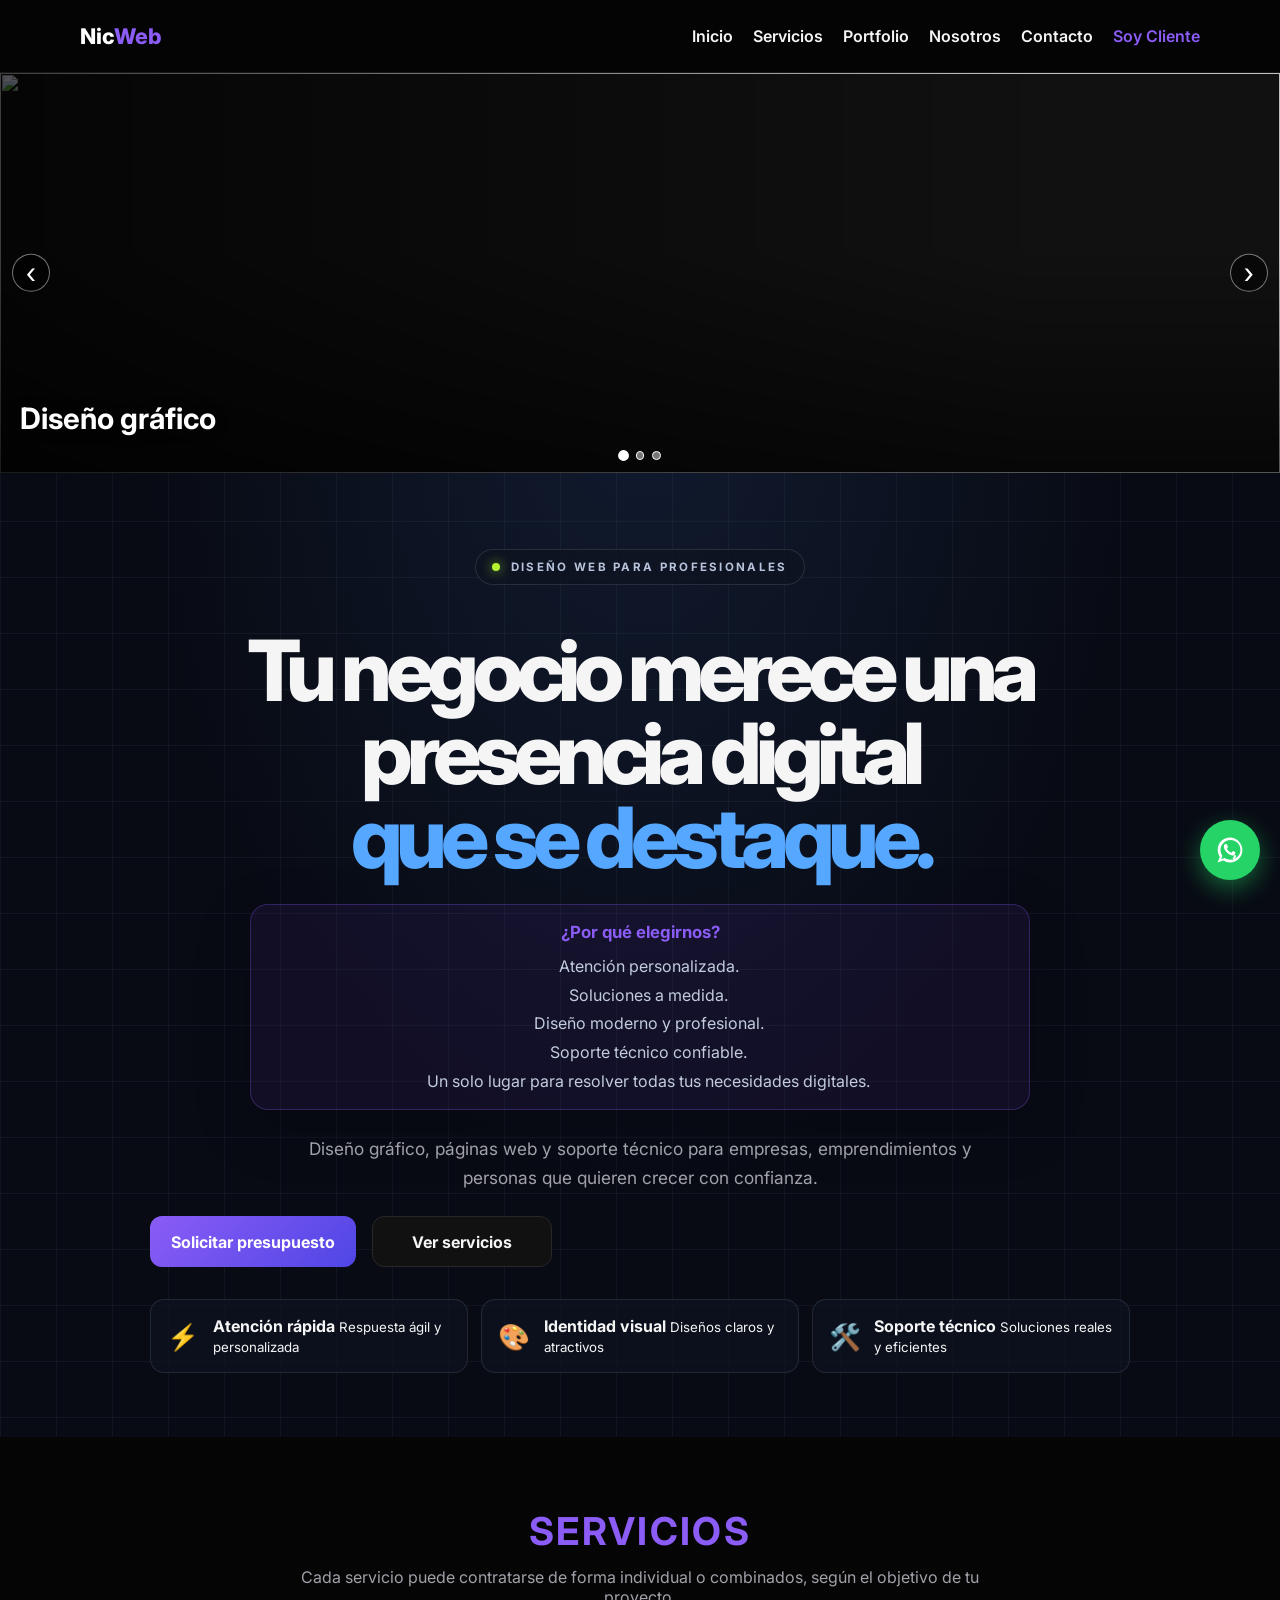
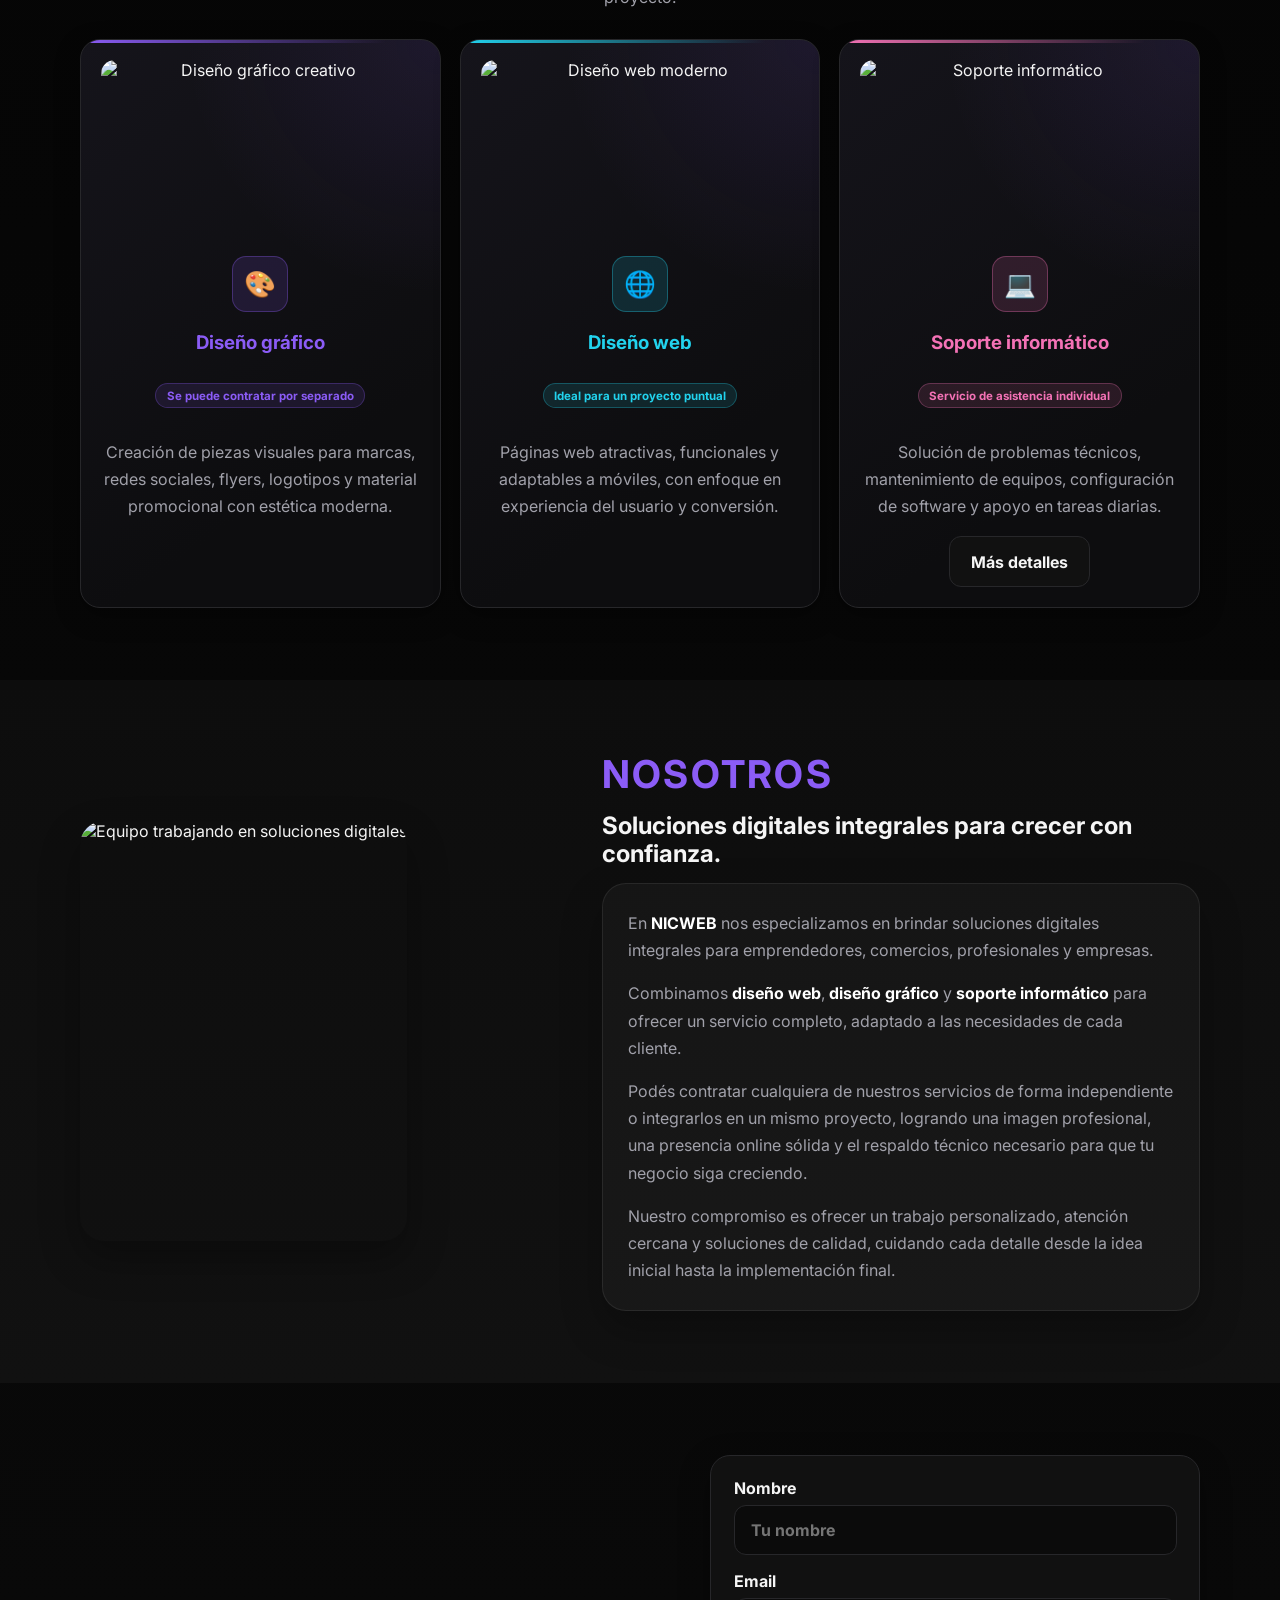
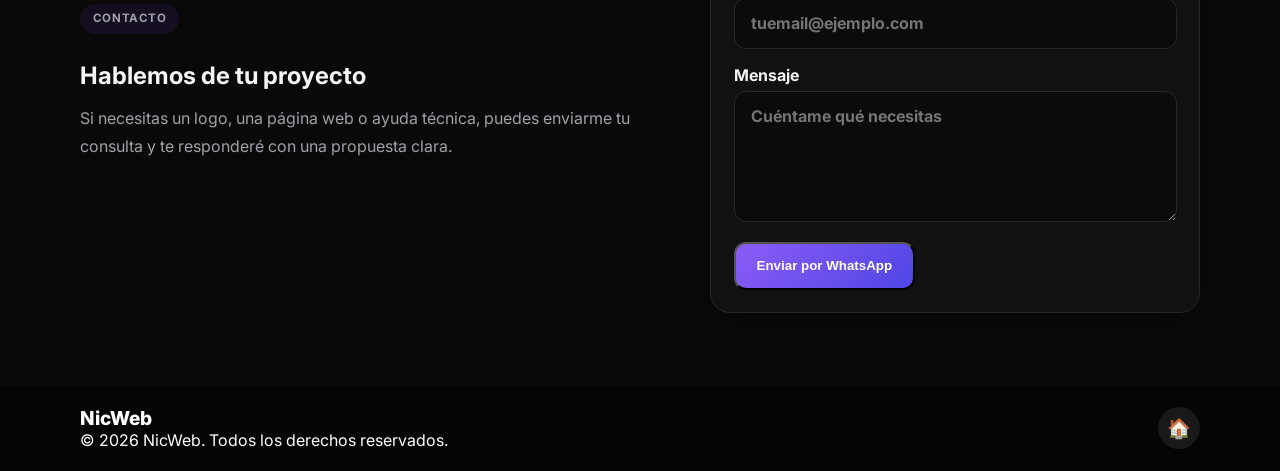
==== commit 31d933bd: "Rediseña portada con carrusel a pantalla completa Co-authored-by: Copilot <223556219+Copilot@users.n" ====
--- a/index.html
+++ b/index.html
@@ -40,46 +40,58 @@
 
     <main>
       <section class="hero">
+        <div class="hero-carousel" role="region" aria-roledescription="carrusel" aria-label="Nuestros servicios">
+          <div class="carousel-slides">
+            <a class="carousel-slide active" href="#servicios" aria-label="Conocé nuestro servicio de diseño gráfico" aria-roledescription="diapositiva">
+              <img
+                src="https://images.unsplash.com/photo-1516321318423-f06f85e504b3?auto=format&fit=crop&w=2000&q=85"
+                alt=""
+              />
+              <span class="carousel-caption">Diseño gráfico</span>
+            </a>
+            <a class="carousel-slide" href="#servicios" aria-label="Conocé nuestro servicio de diseño web" aria-roledescription="diapositiva" aria-hidden="true" tabindex="-1">
+              <img
+                src="https://images.unsplash.com/photo-1498050108023-c5249f4df085?auto=format&fit=crop&w=2000&q=85"
+                alt=""
+              />
+              <span class="carousel-caption">Diseño web</span>
+            </a>
+            <a class="carousel-slide" href="soporte-tecnico.html" aria-label="Conocé nuestro servicio de soporte técnico" aria-roledescription="diapositiva" aria-hidden="true" tabindex="-1">
+              <img
+                src="https://images.unsplash.com/photo-1518770660439-4636190af475?auto=format&fit=crop&w=2000&q=85"
+                alt=""
+              />
+              <span class="carousel-caption">Soporte técnico</span>
+            </a>
+          </div>
+          <button class="carousel-arrow carousel-prev" type="button" aria-label="Servicio anterior">‹</button>
+          <button class="carousel-arrow carousel-next" type="button" aria-label="Servicio siguiente">›</button>
+          <div class="carousel-dots" aria-label="Elegir servicio">
+            <button class="carousel-dot active" type="button" aria-label="Mostrar diseño gráfico" aria-current="true"></button>
+            <button class="carousel-dot" type="button" aria-label="Mostrar diseño web"></button>
+            <button class="carousel-dot" type="button" aria-label="Mostrar soporte técnico"></button>
+          </div>
+        </div>
         <div class="container hero-grid">
           <div class="hero-content">
-            <p class="badge">Soluciones digitales para crecer</p>
-            <h1>Nuestros servicios</h1>
-            <div class="hero-carousel" role="region" aria-roledescription="carrusel" aria-label="Nuestros servicios">
-              <div class="carousel-slides">
-                <a class="carousel-slide active" href="#servicios" aria-label="Conocé nuestro servicio de diseño gráfico" aria-roledescription="diapositiva">
-                  <img
-                    src="https://images.unsplash.com/photo-1516321318423-f06f85e504b3?auto=format&fit=crop&w=1200&q=85"
-                    alt=""
-                  />
-                  <span class="carousel-caption">Diseño gráfico</span>
-                </a>
-                <a class="carousel-slide" href="#servicios" aria-label="Conocé nuestro servicio de diseño web" aria-roledescription="diapositiva" aria-hidden="true" tabindex="-1">
-                  <img
-                    src="https://images.unsplash.com/photo-1498050108023-c5249f4df085?auto=format&fit=crop&w=1200&q=85"
-                    alt=""
-                  />
-                  <span class="carousel-caption">Diseño web</span>
-                </a>
-                <a class="carousel-slide" href="soporte-tecnico.html" aria-label="Conocé nuestro servicio de soporte técnico" aria-roledescription="diapositiva" aria-hidden="true" tabindex="-1">
-                  <img
-                    src="https://images.unsplash.com/photo-1518770660439-4636190af475?auto=format&fit=crop&w=1200&q=85"
-                    alt=""
-                  />
-                  <span class="carousel-caption">Soporte técnico</span>
-                </a>
-              </div>
-              <button class="carousel-arrow carousel-prev" type="button" aria-label="Servicio anterior">‹</button>
-              <button class="carousel-arrow carousel-next" type="button" aria-label="Servicio siguiente">›</button>
-              <div class="carousel-dots" aria-label="Elegir servicio">
-                <button class="carousel-dot active" type="button" aria-label="Mostrar diseño gráfico" aria-current="true"></button>
-                <button class="carousel-dot" type="button" aria-label="Mostrar diseño web"></button>
-                <button class="carousel-dot" type="button" aria-label="Mostrar soporte técnico"></button>
-              </div>
+            <p class="badge">Diseño web para profesionales</p>
+            <h1>
+              Tu negocio merece una presencia digital
+              <span class="hero-title-accent">que se destaque.</span>
+            </h1>
+            <div class="reasons-box hero-reasons">
+              <h3>¿Por qué elegirnos?</h3>
+              <ul>
+                <li>Atención personalizada.</li>
+                <li>Soluciones a medida.</li>
+                <li>Diseño moderno y profesional.</li>
+                <li>Soporte técnico confiable.</li>
+                <li>Un solo lugar para resolver todas tus necesidades digitales.</li>
+              </ul>
             </div>
             <p class="hero-text">
-              Ayudo a empresas, emprendimientos y personas a crear una imagen
-              sólida, una web funcional y un soporte profesional para que todo
-              funcione sin complicaciones.
+              Diseño gráfico, páginas web y soporte técnico para empresas,
+              emprendimientos y personas que quieren crecer con confianza.
             </p>
             <div class="hero-actions">
               <a href="#contacto" class="btn btn-primary">Solicitar presupuesto</a>
@@ -207,17 +219,6 @@
                 cercana y soluciones de calidad, cuidando cada detalle desde la
                 idea inicial hasta la implementación final.
               </p>
-
-              <div class="reasons-box">
-                <h3>¿Por qué elegirnos?</h3>
-                <ul>
-                  <li>Atención personalizada.</li>
-                  <li>Soluciones a medida.</li>
-                  <li>Diseño moderno y profesional.</li>
-                  <li>Soporte técnico confiable.</li>
-                  <li>Un solo lugar para resolver todas tus necesidades digitales.</li>
-                </ul>
-              </div>
             </div>
           </div>
         </div>
--- a/styles.css
+++ b/styles.css
@@ -138,12 +138,13 @@
 }
 
 .hero {
-  padding: 5rem 0 4rem;
+  padding: 0 0 4rem;
+  background-color: #080b14;
   background-image:
-    linear-gradient(90deg, rgba(2, 2, 2, 0.93) 0%, rgba(2, 2, 2, 0.77) 52%, rgba(2, 2, 2, 0.57) 100%),
-    url("https://images.unsplash.com/photo-1515879218367-8466d910aaa4?auto=format&fit=crop&w=2000&q=85");
-  background-size: cover, cover;
-  background-position: center, 54% 42%;
+    linear-gradient(rgba(139, 158, 195, 0.07) 1px, transparent 1px),
+    linear-gradient(90deg, rgba(139, 158, 195, 0.07) 1px, transparent 1px),
+    radial-gradient(ellipse at 50% 20%, rgba(54, 91, 158, 0.2), transparent 55%);
+  background-size: 56px 56px, 56px 56px, cover;
 }
 
 .hero-grid,
@@ -155,13 +156,45 @@
   align-items: center;
 }
 
+.hero .hero-grid {
+  grid-template-columns: minmax(0, 980px);
+  justify-content: center;
+  margin-top: 4rem;
+}
+
 .hero-content,
 .hero-card {
   animation: rise-in 0.75s ease both;
 }
 
+.hero-content {
+  width: 100%;
+  text-align: center;
+}
+
+.hero-content .badge {
+  gap: 0.65rem;
+  padding: 0.65rem 1rem;
+  border: 1px solid rgba(255, 255, 255, 0.11);
+  background: rgba(15, 20, 33, 0.78);
+  color: #b7c3da;
+  letter-spacing: 0.2em;
+}
+
+.hero-content .badge::before {
+  width: 0.5rem;
+  height: 0.5rem;
+  border-radius: 50%;
+  background: #b5f331;
+  box-shadow: 0 0 12px rgba(181, 243, 49, 0.75);
+  content: "";
+}
+
 .hero-card {
   animation-delay: 0.16s;
+  width: 100%;
+  max-width: 980px;
+  justify-self: center;
 }
 
 @keyframes rise-in {
@@ -213,19 +246,64 @@
 }
 
 .hero-content h1 {
-  margin-bottom: 1.25rem;
-  font-size: clamp(1.8rem, 3vw, 2.4rem);
+  max-width: 920px;
+  margin: 2rem auto 1.5rem;
+  font-size: clamp(2.6rem, 6.6vw, 5.3rem);
+  font-weight: 800;
+  letter-spacing: -0.075em;
+  line-height: 0.99;
+}
+
+.hero-title-accent {
+  display: block;
+  color: #55a7ff;
+}
+
+.hero-reasons {
+  width: min(100%, 780px);
+  margin: 2rem auto 0;
+  padding: 1.4rem 1.6rem;
+  border-color: rgba(148, 166, 199, 0.19);
+  border-radius: 20px;
+  background: rgba(9, 13, 23, 0.72);
+  box-shadow: 0 18px 55px rgba(0, 0, 0, 0.22);
+  text-align: center;
+}
+
+.hero-reasons h3 {
+  margin-bottom: 1rem;
+  color: #ffffff;
+  font-size: 1.1rem;
+}
+
+.hero-reasons ul {
+  padding: 0;
+  list-style: none;
+}
+
+.hero-reasons li {
+  margin-bottom: 0.65rem;
+  color: #c2ccdc;
+}
+
+.hero-text {
+  max-width: 720px;
+  margin: 1.5rem auto 0;
+  color: #aab6cb;
+  font-size: 1.08rem;
+}
+
+.hero-reasons li:last-child {
+  margin-bottom: 0;
 }
 
 .hero-carousel {
   position: relative;
   overflow: hidden;
-  aspect-ratio: 2.15 / 1;
-  min-height: 190px;
-  border: 1px solid rgba(255, 255, 255, 0.16);
-  border-radius: 18px;
+  width: 100%;
+  aspect-ratio: 3.2 / 1;
+  min-height: 280px;
   background: var(--bg-soft);
-  box-shadow: 0 8px 24px rgba(0, 0, 0, 0.35);
 }
 
 .carousel-slides,
@@ -262,7 +340,7 @@
 }
 
 .carousel-slide.active img {
-  animation: carousel-zoom 5.2s ease both;
+  animation: carousel-zoom 2s ease both;
 }
 
 @keyframes carousel-zoom {
@@ -284,7 +362,15 @@
   font-size: clamp(1.3rem, 2.3vw, 2rem);
   font-weight: 700;
   line-height: 1.1;
+  opacity: 0;
+  transform: translateY(12px);
   text-shadow: 0 2px 12px rgba(0, 0, 0, 0.7);
+  transition: opacity 0.45s ease 0.15s, transform 0.45s ease 0.15s;
+}
+
+.carousel-slide.active .carousel-caption {
+  opacity: 1;
+  transform: translateY(0);
 }
 
 .carousel-arrow {
@@ -392,26 +478,20 @@
 }
 
 .hero-card {
-  background: rgba(17, 17, 17, 0.9);
-  border: 1px solid rgba(139, 92, 246, 0.25);
-  box-shadow: 0 18px 45px rgba(0, 0, 0, 0.35);
-  border-radius: 20px;
-  padding: 1.2rem;
+  display: grid;
+  grid-template-columns: repeat(3, minmax(0, 1fr));
+  gap: 0.8rem;
 }
 
 .mini-card {
   display: flex;
   align-items: center;
-  gap: 1rem;
+  gap: 0.85rem;
   padding: 1rem;
   border-radius: 14px;
-  background: #0f0f0f;
-  margin-bottom: 0.9rem;
-  border: 1px solid var(--line);
-}
-
-.mini-card:last-child {
+  background: rgba(14, 19, 31, 0.74);
   margin-bottom: 0;
+  border: 1px solid rgba(148, 166, 199, 0.16);
 }
 
 .mini-card span {
@@ -778,11 +858,8 @@
 
 @media (max-width: 820px) {
   .hero {
-    padding-top: 3.5rem;
-    background-image:
-      linear-gradient(180deg, rgba(2, 2, 2, 0.78), rgba(2, 2, 2, 0.94)),
-      url("https://images.unsplash.com/photo-1515879218367-8466d910aaa4?auto=format&fit=crop&w=2000&q=85");
-    background-position: center, 55% 30%;
+    padding-top: 0;
+    background-size: 40px 40px, 40px 40px, cover;
   }
 
   .hero-content,
@@ -856,9 +933,32 @@
   }
 
   .hero-carousel {
-    aspect-ratio: 1.55 / 1;
-    min-height: 170px;
-    border-radius: 12px;
+    aspect-ratio: 1.35 / 1;
+    min-height: 250px;
+  }
+
+  .hero .hero-grid {
+    margin-top: 2.5rem;
+  }
+
+  .hero-content h1 {
+    margin-top: 1.5rem;
+    font-size: clamp(2.4rem, 11vw, 3.8rem);
+    letter-spacing: -0.065em;
+    line-height: 1.02;
+  }
+
+  .hero-content .badge {
+    font-size: 0.62rem;
+    letter-spacing: 0.13em;
+  }
+
+  .hero-reasons {
+    padding: 1.2rem 1rem;
+  }
+
+  .hero-card {
+    grid-template-columns: 1fr;
   }
 
   .carousel-caption {
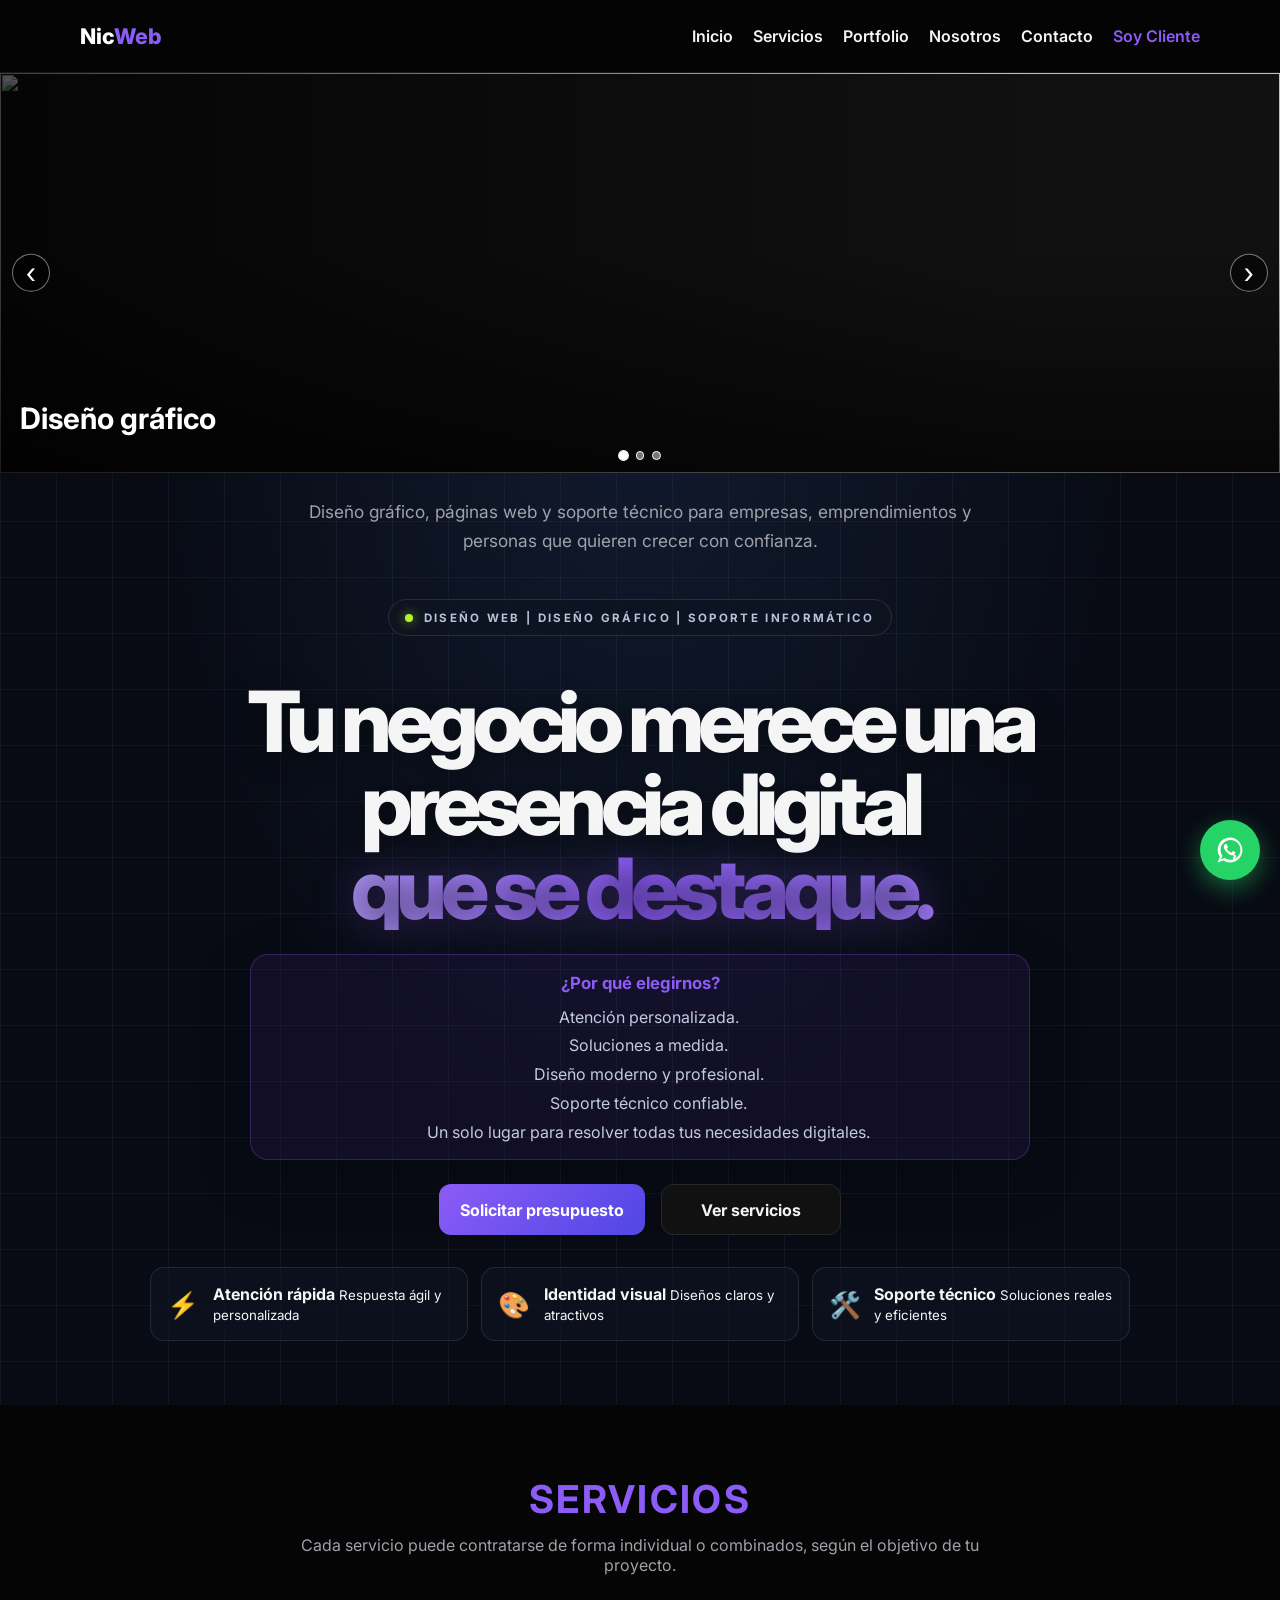
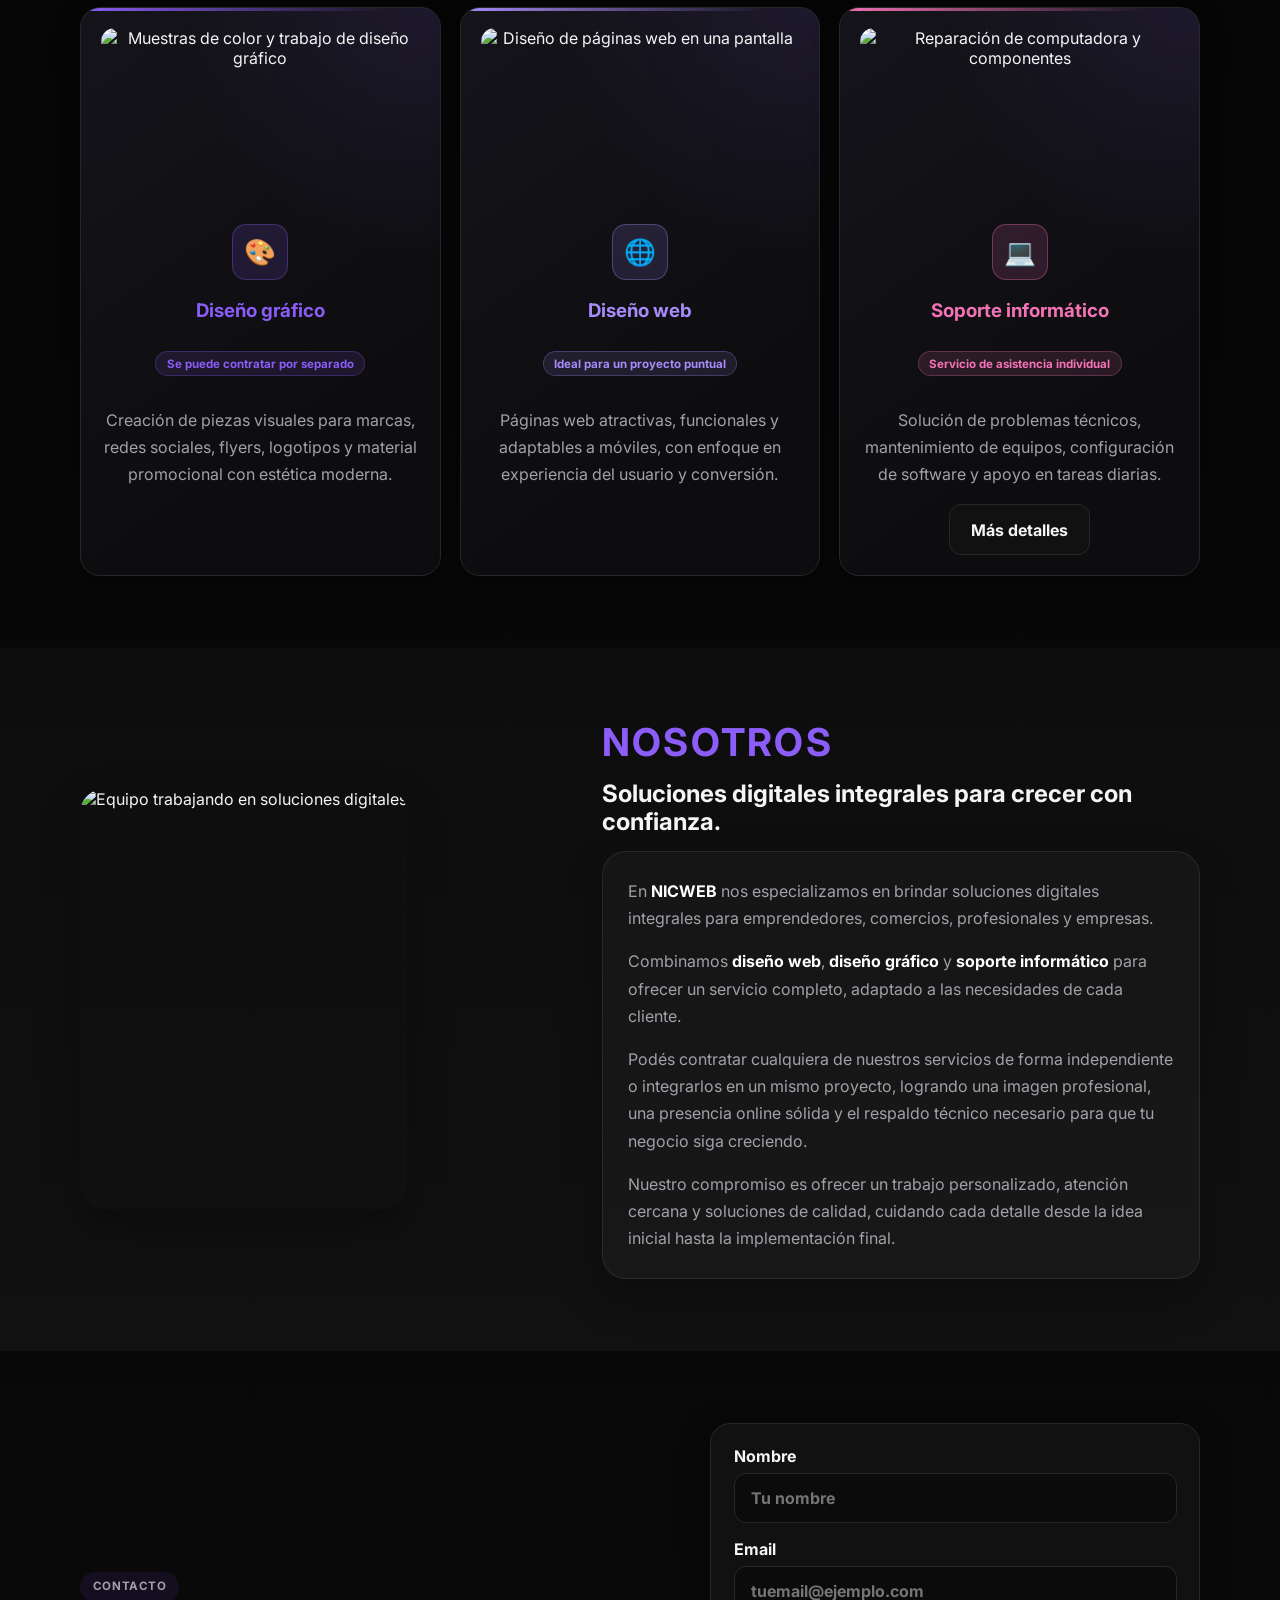
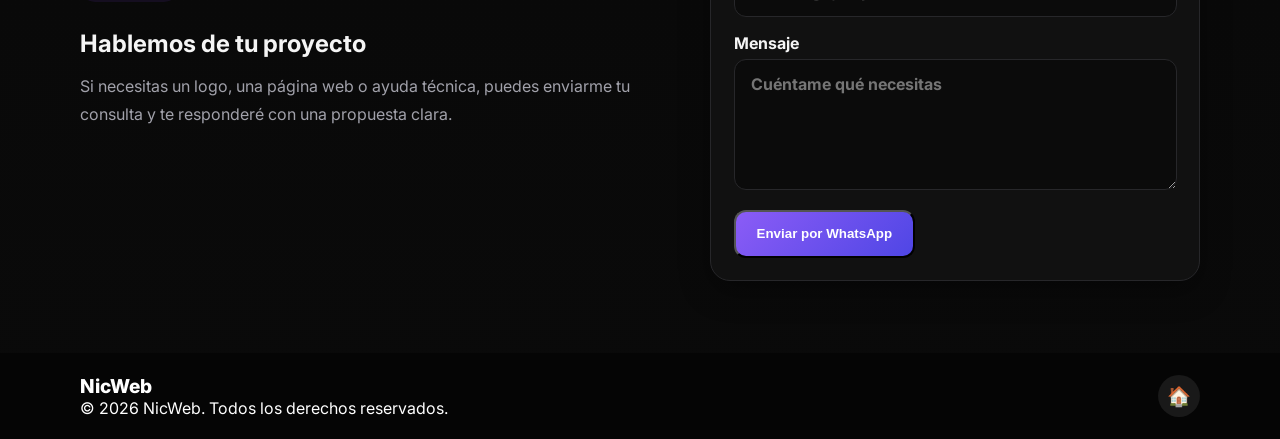
==== commit 47d6d821: "Actualiza portada y servicios Co-authored-by: Copilot <223556219+Copilot@users.noreply.github.com>" ====
--- a/index.html
+++ b/index.html
@@ -44,21 +44,21 @@
           <div class="carousel-slides">
             <a class="carousel-slide active" href="#servicios" aria-label="Conocé nuestro servicio de diseño gráfico" aria-roledescription="diapositiva">
               <img
-                src="https://images.unsplash.com/photo-1516321318423-f06f85e504b3?auto=format&fit=crop&w=2000&q=85"
+                src="https://images.unsplash.com/photo-1561070791-2526d30994b5?auto=format&fit=crop&w=2000&q=85"
                 alt=""
               />
               <span class="carousel-caption">Diseño gráfico</span>
             </a>
             <a class="carousel-slide" href="#servicios" aria-label="Conocé nuestro servicio de diseño web" aria-roledescription="diapositiva" aria-hidden="true" tabindex="-1">
               <img
-                src="https://images.unsplash.com/photo-1498050108023-c5249f4df085?auto=format&fit=crop&w=2000&q=85"
+                src="https://images.unsplash.com/photo-1547658719-da2b51169166?auto=format&fit=crop&w=2000&q=85"
                 alt=""
               />
               <span class="carousel-caption">Diseño web</span>
             </a>
             <a class="carousel-slide" href="soporte-tecnico.html" aria-label="Conocé nuestro servicio de soporte técnico" aria-roledescription="diapositiva" aria-hidden="true" tabindex="-1">
               <img
-                src="https://images.unsplash.com/photo-1518770660439-4636190af475?auto=format&fit=crop&w=2000&q=85"
+                src="https://images.unsplash.com/photo-1581092918056-0c4c3acd3789?auto=format&fit=crop&w=2000&q=85"
                 alt=""
               />
               <span class="carousel-caption">Soporte técnico</span>
@@ -72,9 +72,15 @@
             <button class="carousel-dot" type="button" aria-label="Mostrar soporte técnico"></button>
           </div>
         </div>
+        <div class="container hero-intro">
+          <p class="hero-text">
+            Diseño gráfico, páginas web y soporte técnico para empresas,
+            emprendimientos y personas que quieren crecer con confianza.
+          </p>
+        </div>
         <div class="container hero-grid">
           <div class="hero-content">
-            <p class="badge">Diseño web para profesionales</p>
+            <p class="badge">Diseño web | Diseño gráfico | Soporte informático</p>
             <h1>
               Tu negocio merece una presencia digital
               <span class="hero-title-accent">que se destaque.</span>
@@ -89,10 +95,6 @@
                 <li>Un solo lugar para resolver todas tus necesidades digitales.</li>
               </ul>
             </div>
-            <p class="hero-text">
-              Diseño gráfico, páginas web y soporte técnico para empresas,
-              emprendimientos y personas que quieren crecer con confianza.
-            </p>
             <div class="hero-actions">
               <a href="#contacto" class="btn btn-primary">Solicitar presupuesto</a>
               <a href="#servicios" class="btn btn-secondary">Ver servicios</a>
@@ -139,8 +141,8 @@
             <article class="service-card">
               <img
                 class="service-image"
-                src="https://images.unsplash.com/photo-1516321318423-f06f85e504b3?auto=format&fit=crop&w=900&q=80"
-                alt="Diseño gráfico creativo"
+                src="https://images.unsplash.com/photo-1561070791-2526d30994b5?auto=format&fit=crop&w=900&q=80"
+                alt="Muestras de color y trabajo de diseño gráfico"
               />
               <div class="icon">🎨</div>
               <h3>Diseño gráfico</h3>
@@ -154,8 +156,8 @@
             <article class="service-card">
               <img
                 class="service-image"
-                src="https://images.unsplash.com/photo-1498050108023-c5249f4df085?auto=format&fit=crop&w=900&q=80"
-                alt="Diseño web moderno"
+                src="https://images.unsplash.com/photo-1547658719-da2b51169166?auto=format&fit=crop&w=900&q=80"
+                alt="Diseño de páginas web en una pantalla"
               />
               <div class="icon">🌐</div>
               <h3>Diseño web</h3>
@@ -169,8 +171,8 @@
             <article class="service-card">
               <img
                 class="service-image"
-                src="https://images.unsplash.com/photo-1518770660439-4636190af475?auto=format&fit=crop&w=900&q=80"
-                alt="Soporte informático"
+                src="https://images.unsplash.com/photo-1581092918056-0c4c3acd3789?auto=format&fit=crop&w=900&q=80"
+                alt="Reparación de computadora y componentes"
               />
               <div class="icon">💻</div>
               <h3>Soporte informático</h3>
--- a/styles.css
+++ b/styles.css
@@ -5,7 +5,7 @@
   --text: #f5f5f5;
   --muted: #a1a1aa;
   --accent: #8b5cf6;
-  --accent-2: #22d3ee;
+  --accent-2: #a78bfa;
   --line: #27272a;
 }
 
@@ -159,7 +159,7 @@
 .hero .hero-grid {
   grid-template-columns: minmax(0, 980px);
   justify-content: center;
-  margin-top: 4rem;
+  margin-top: 2rem;
 }
 
 .hero-content,
@@ -252,11 +252,16 @@
   font-weight: 800;
   letter-spacing: -0.075em;
   line-height: 0.99;
+  text-shadow: 0 4px 28px rgba(0, 0, 0, 0.45);
 }
 
 .hero-title-accent {
   display: block;
-  color: #55a7ff;
+  color: var(--accent-2);
+  background: linear-gradient(90deg, #c4b5fd, var(--accent), #a78bfa);
+  background-clip: text;
+  -webkit-text-fill-color: transparent;
+  filter: drop-shadow(0 0 18px rgba(139, 92, 246, 0.32));
 }
 
 .hero-reasons {
@@ -293,6 +298,15 @@
   font-size: 1.08rem;
 }
 
+.hero-intro {
+  margin-top: 1.5rem;
+  text-align: center;
+}
+
+.hero-intro .hero-text {
+  margin-top: 0;
+}
+
 .hero-reasons li:last-child {
   margin-bottom: 0;
 }
@@ -318,12 +332,14 @@
   opacity: 0;
   pointer-events: none;
   text-decoration: none;
-  transition: opacity 0.7s ease;
+  transform: translateX(3%);
+  transition: opacity 0.65s ease, transform 0.75s cubic-bezier(0.22, 1, 0.36, 1);
 }
 
 .carousel-slide.active {
   opacity: 1;
   pointer-events: auto;
+  transform: translateX(0);
 }
 
 .carousel-slide::after {
@@ -340,12 +356,12 @@
 }
 
 .carousel-slide.active img {
-  animation: carousel-zoom 2s ease both;
+  animation: carousel-zoom 1.2s ease both;
 }
 
 @keyframes carousel-zoom {
   from {
-    transform: scale(1.04);
+    transform: scale(1.1);
   }
 
   to {
@@ -363,9 +379,9 @@
   font-weight: 700;
   line-height: 1.1;
   opacity: 0;
-  transform: translateY(12px);
+  transform: translateY(18px);
   text-shadow: 0 2px 12px rgba(0, 0, 0, 0.7);
-  transition: opacity 0.45s ease 0.15s, transform 0.45s ease 0.15s;
+  transition: opacity 0.5s ease 0.12s, transform 0.5s ease 0.12s;
 }
 
 .carousel-slide.active .carousel-caption {
@@ -442,6 +458,7 @@
 
 .hero-actions {
   display: flex;
+  justify-content: center;
   gap: 1rem;
   margin-top: 1.5rem;
   flex-wrap: wrap;
@@ -938,7 +955,7 @@
   }
 
   .hero .hero-grid {
-    margin-top: 2.5rem;
+    margin-top: 1.5rem;
   }
 
   .hero-content h1 {
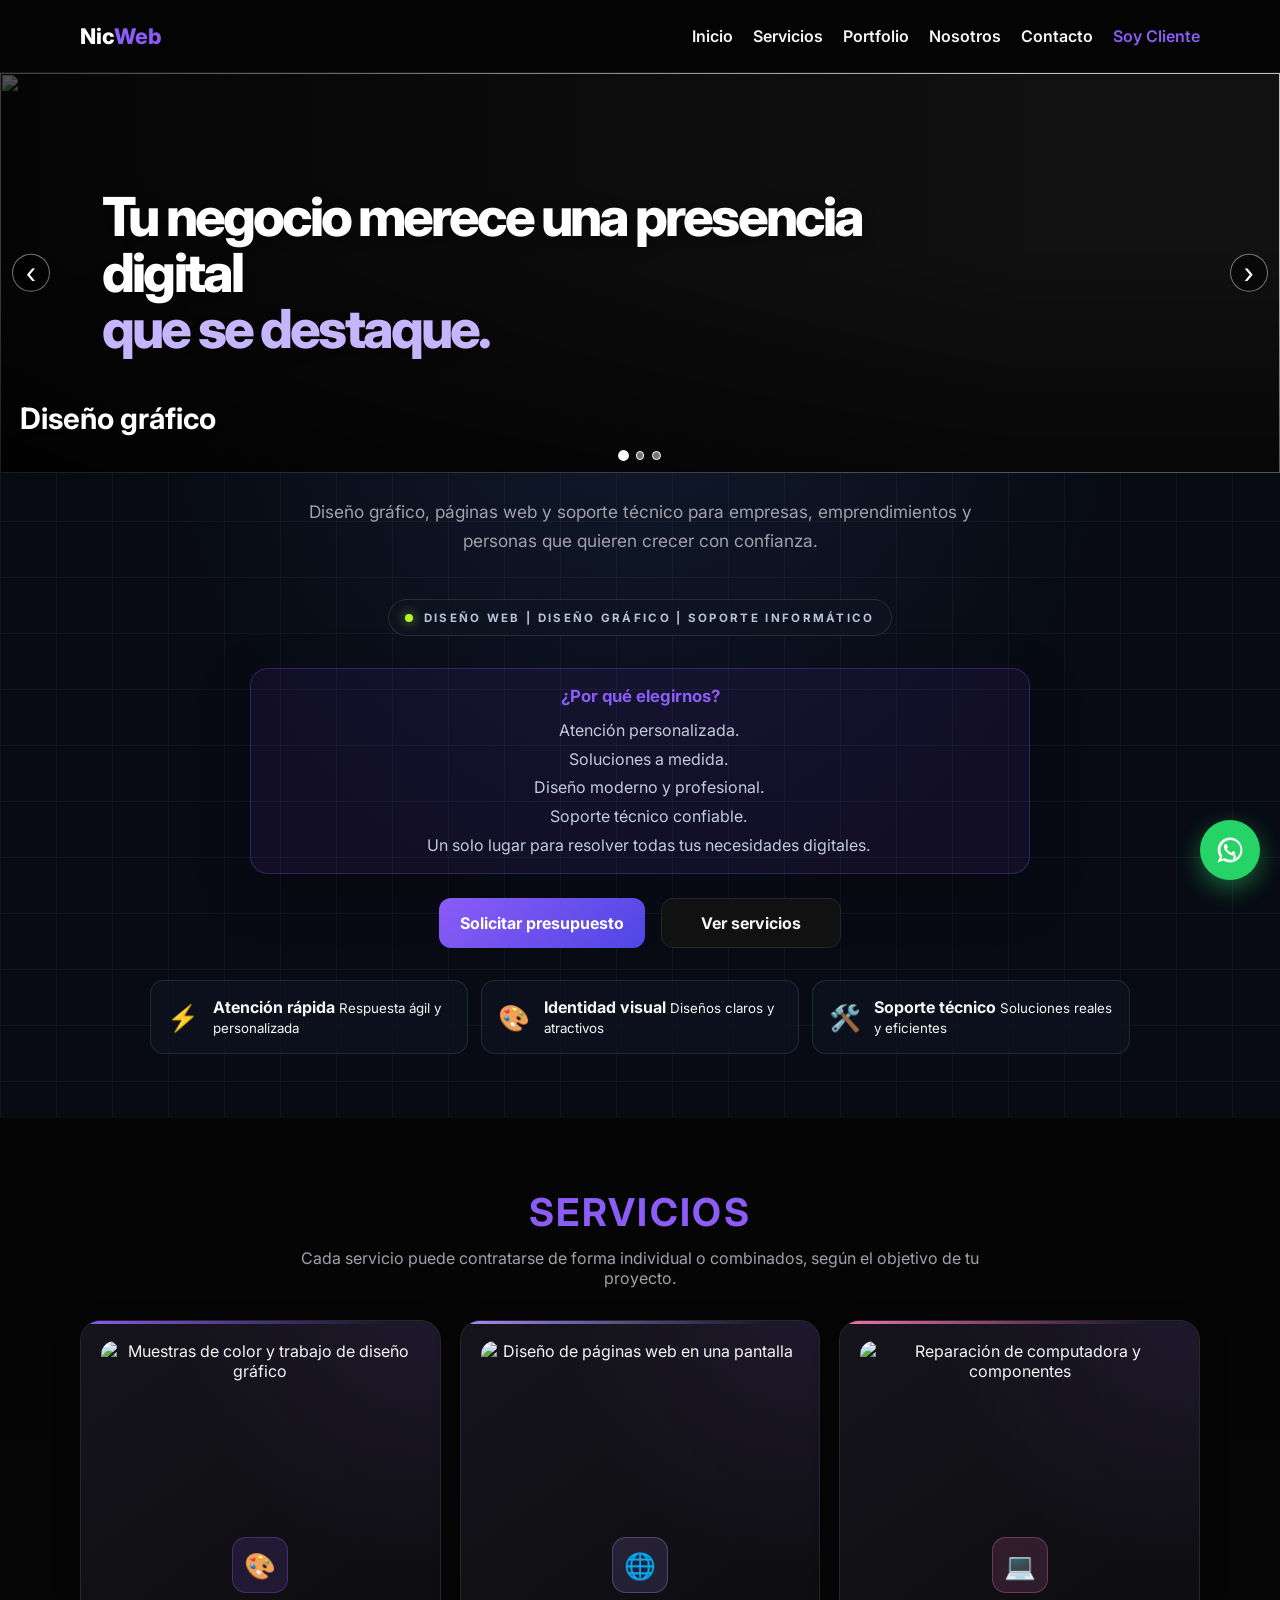
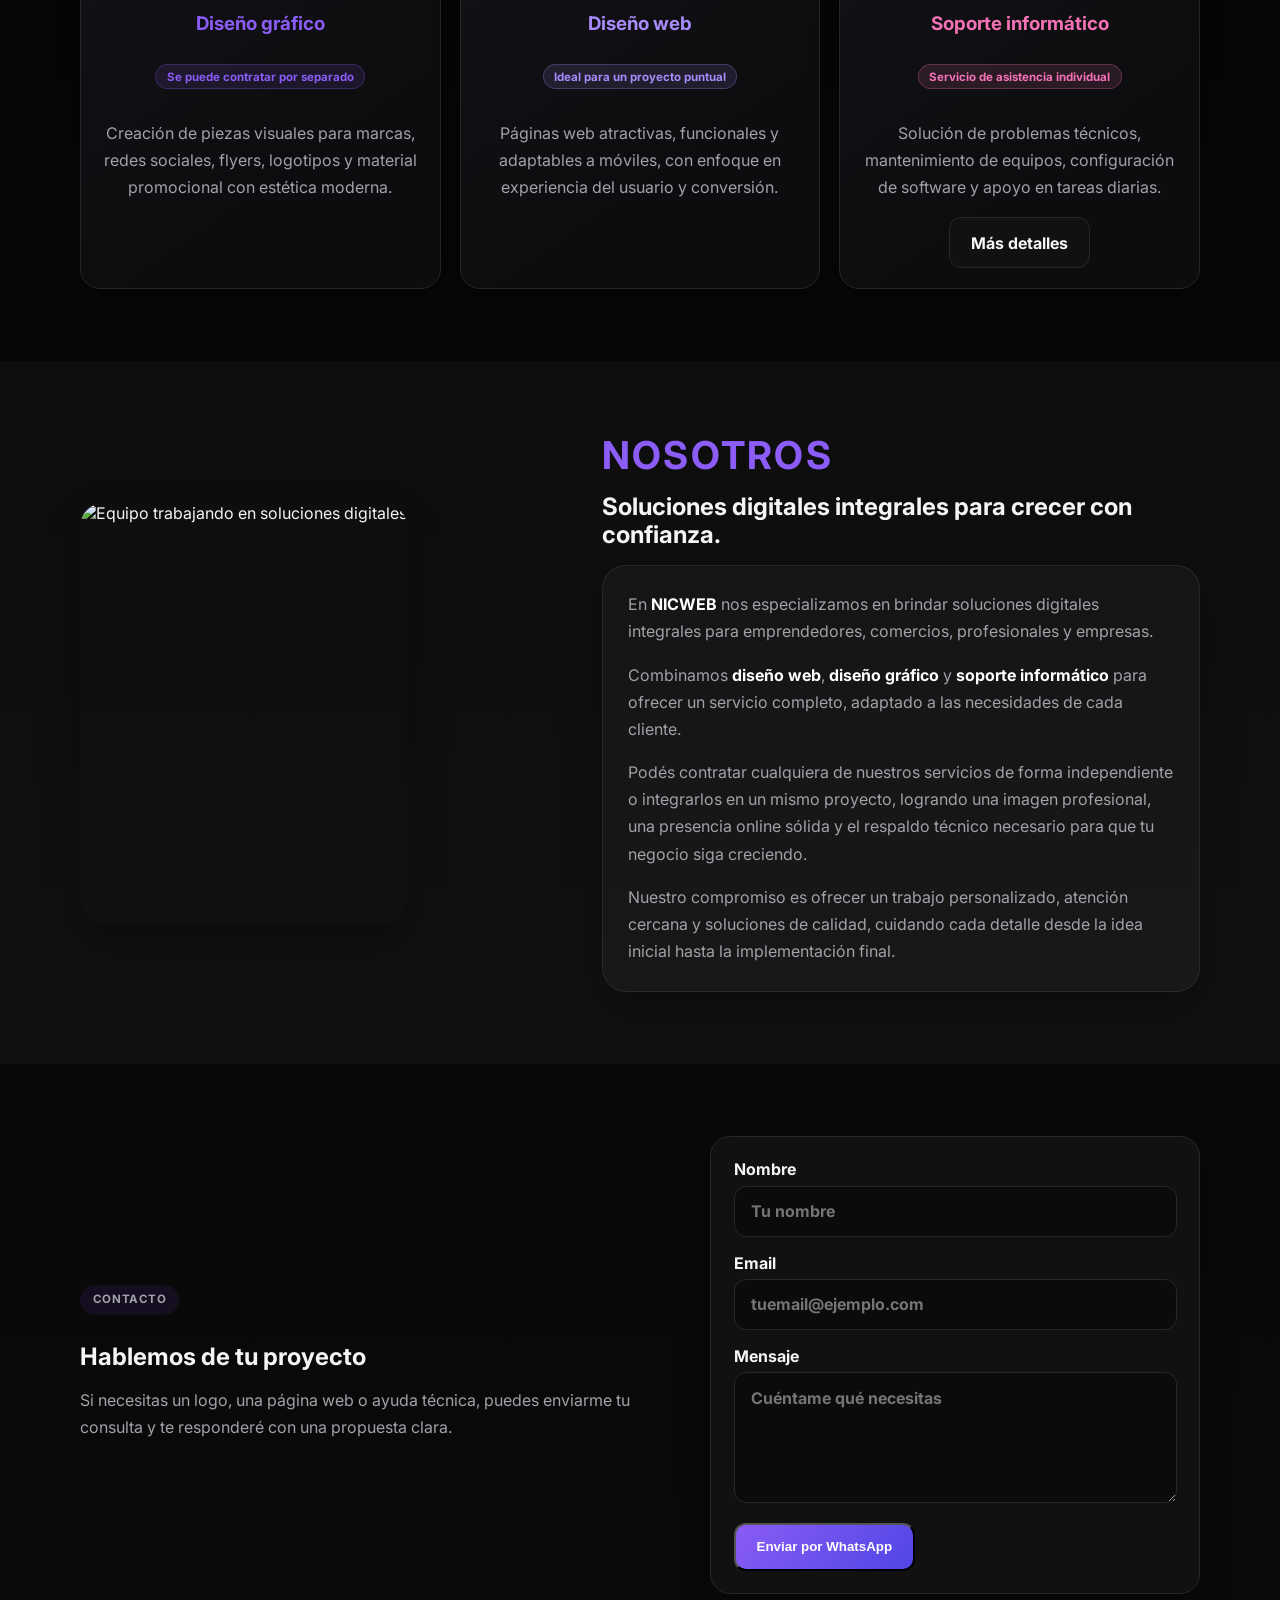
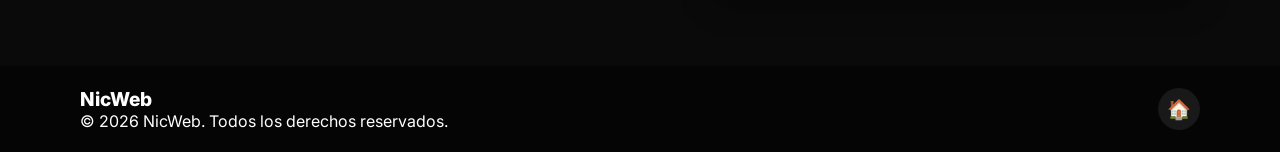
==== commit 93cdbf1a: "Mejora transición de banners de portada Co-authored-by: Copilot <223556219+Copilot@users.noreply.git" ====
--- a/index.html
+++ b/index.html
@@ -47,6 +47,10 @@
                 src="https://images.unsplash.com/photo-1561070791-2526d30994b5?auto=format&fit=crop&w=2000&q=85"
                 alt=""
               />
+              <h2 class="carousel-title">
+                Tu negocio merece una presencia digital
+                <span>que se destaque.</span>
+              </h2>
               <span class="carousel-caption">Diseño gráfico</span>
             </a>
             <a class="carousel-slide" href="#servicios" aria-label="Conocé nuestro servicio de diseño web" aria-roledescription="diapositiva" aria-hidden="true" tabindex="-1">
@@ -54,6 +58,10 @@
                 src="https://images.unsplash.com/photo-1547658719-da2b51169166?auto=format&fit=crop&w=2000&q=85"
                 alt=""
               />
+              <h2 class="carousel-title">
+                Tu negocio merece una presencia digital
+                <span>que se destaque.</span>
+              </h2>
               <span class="carousel-caption">Diseño web</span>
             </a>
             <a class="carousel-slide" href="soporte-tecnico.html" aria-label="Conocé nuestro servicio de soporte técnico" aria-roledescription="diapositiva" aria-hidden="true" tabindex="-1">
@@ -61,6 +69,10 @@
                 src="https://images.unsplash.com/photo-1581092918056-0c4c3acd3789?auto=format&fit=crop&w=2000&q=85"
                 alt=""
               />
+              <h2 class="carousel-title">
+                Tu negocio merece una presencia digital
+                <span>que se destaque.</span>
+              </h2>
               <span class="carousel-caption">Soporte técnico</span>
             </a>
           </div>
@@ -81,10 +93,6 @@
         <div class="container hero-grid">
           <div class="hero-content">
             <p class="badge">Diseño web | Diseño gráfico | Soporte informático</p>
-            <h1>
-              Tu negocio merece una presencia digital
-              <span class="hero-title-accent">que se destaque.</span>
-            </h1>
             <div class="reasons-box hero-reasons">
               <h3>¿Por qué elegirnos?</h3>
               <ul>
--- a/styles.css
+++ b/styles.css
@@ -356,17 +356,46 @@
 }
 
 .carousel-slide.active img {
-  animation: carousel-zoom 1.2s ease both;
+  animation: carousel-zoom 1.4s cubic-bezier(0.22, 1, 0.36, 1) both;
 }
 
 @keyframes carousel-zoom {
   from {
-    transform: scale(1.1);
+    filter: blur(5px) brightness(0.72);
+    transform: scale(1.12);
   }
 
   to {
+    filter: blur(0) brightness(1);
     transform: scale(1);
   }
+}
+
+.carousel-title {
+  position: absolute;
+  z-index: 1;
+  top: 50%;
+  left: 8%;
+  width: min(72%, 850px);
+  margin: 0;
+  font-size: clamp(1.8rem, 4.2vw, 4rem);
+  font-weight: 800;
+  letter-spacing: -0.055em;
+  line-height: 1.04;
+  opacity: 0;
+  text-shadow: 0 4px 28px rgba(0, 0, 0, 0.6);
+  transform: translateY(calc(-50% + 18px));
+  transition: opacity 0.5s ease 0.12s, transform 0.5s ease 0.12s;
+}
+
+.carousel-title span {
+  display: block;
+  color: #c4b5fd;
+}
+
+.carousel-slide.active .carousel-title {
+  opacity: 1;
+  transform: translateY(-50%);
 }
 
 .carousel-caption {
@@ -985,6 +1014,18 @@
     font-size: 1.25rem;
   }
 
+  .carousel-title {
+    top: 1.5rem;
+    left: 3rem;
+    width: calc(100% - 6rem);
+    font-size: clamp(1.5rem, 7vw, 2.25rem);
+    transform: translateY(18px);
+  }
+
+  .carousel-slide.active .carousel-title {
+    transform: translateY(0);
+  }
+
   .carousel-arrow {
     width: 2rem;
     height: 2rem;
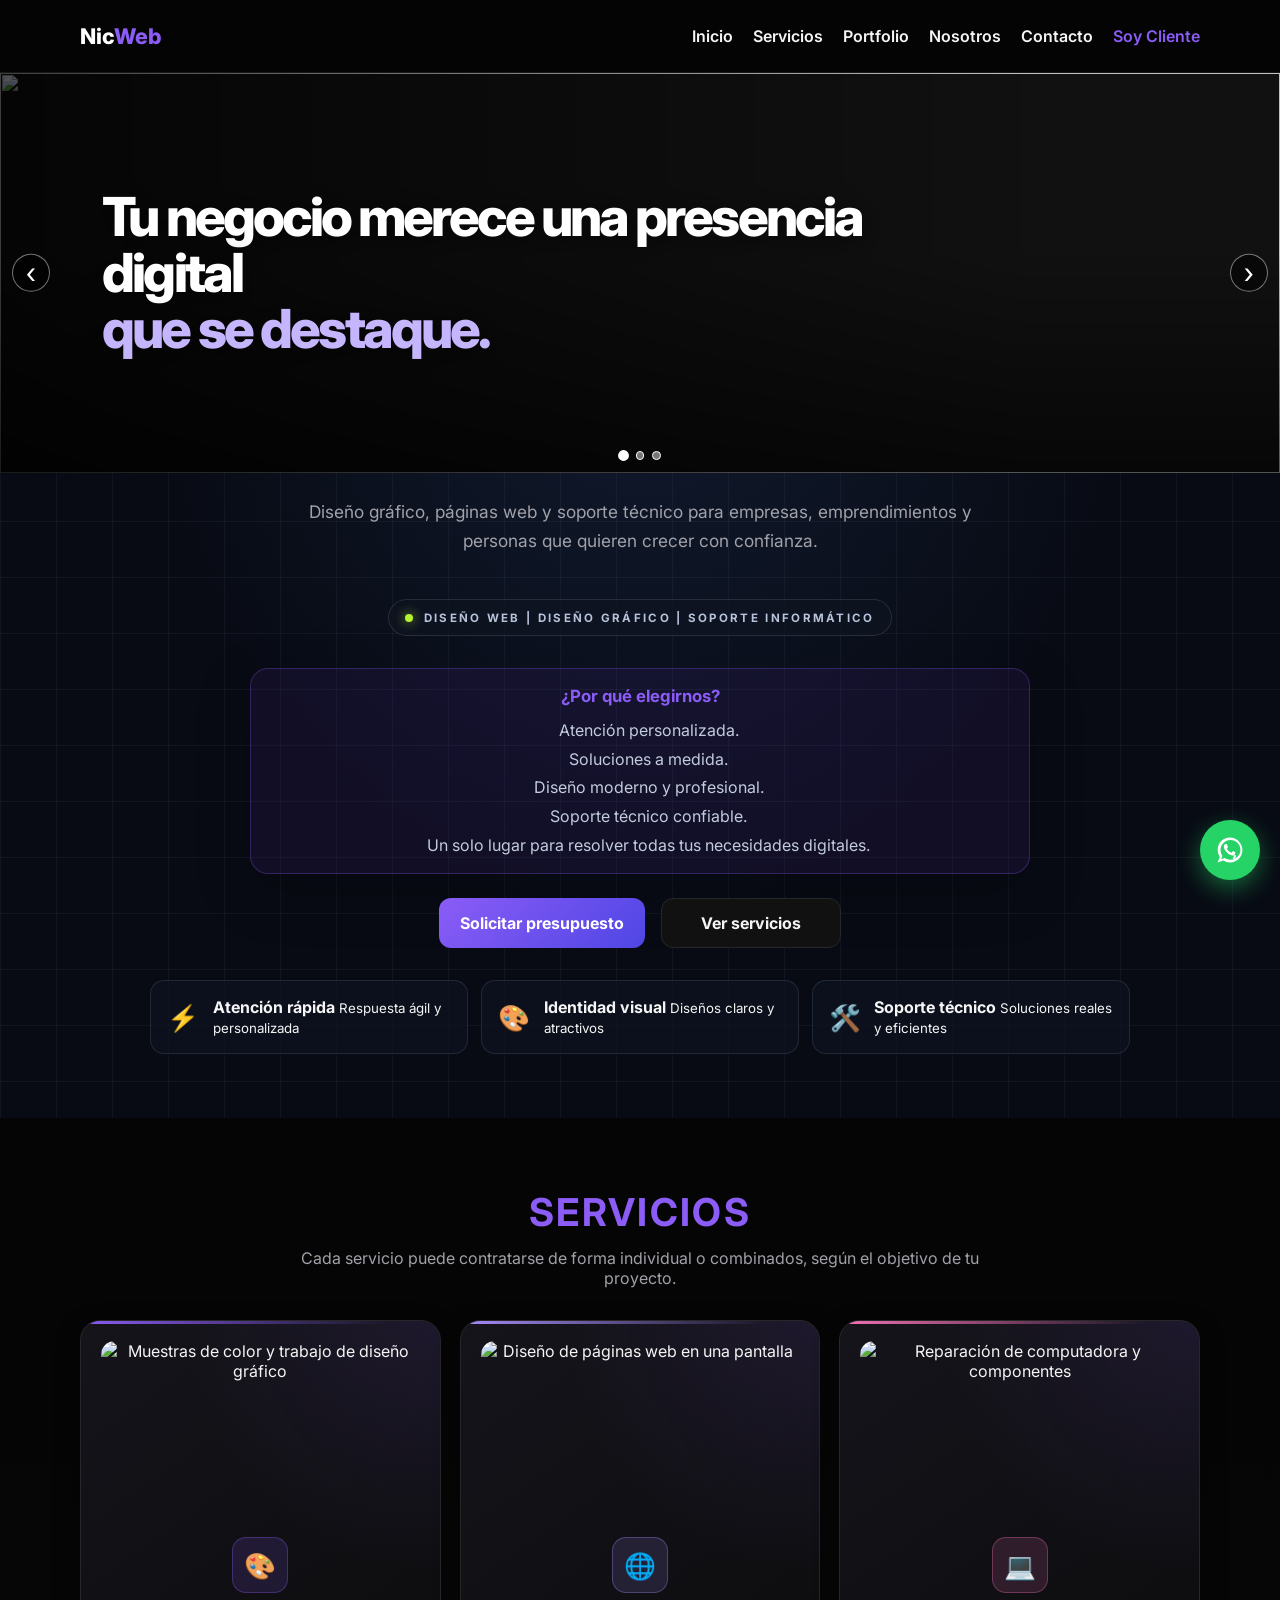
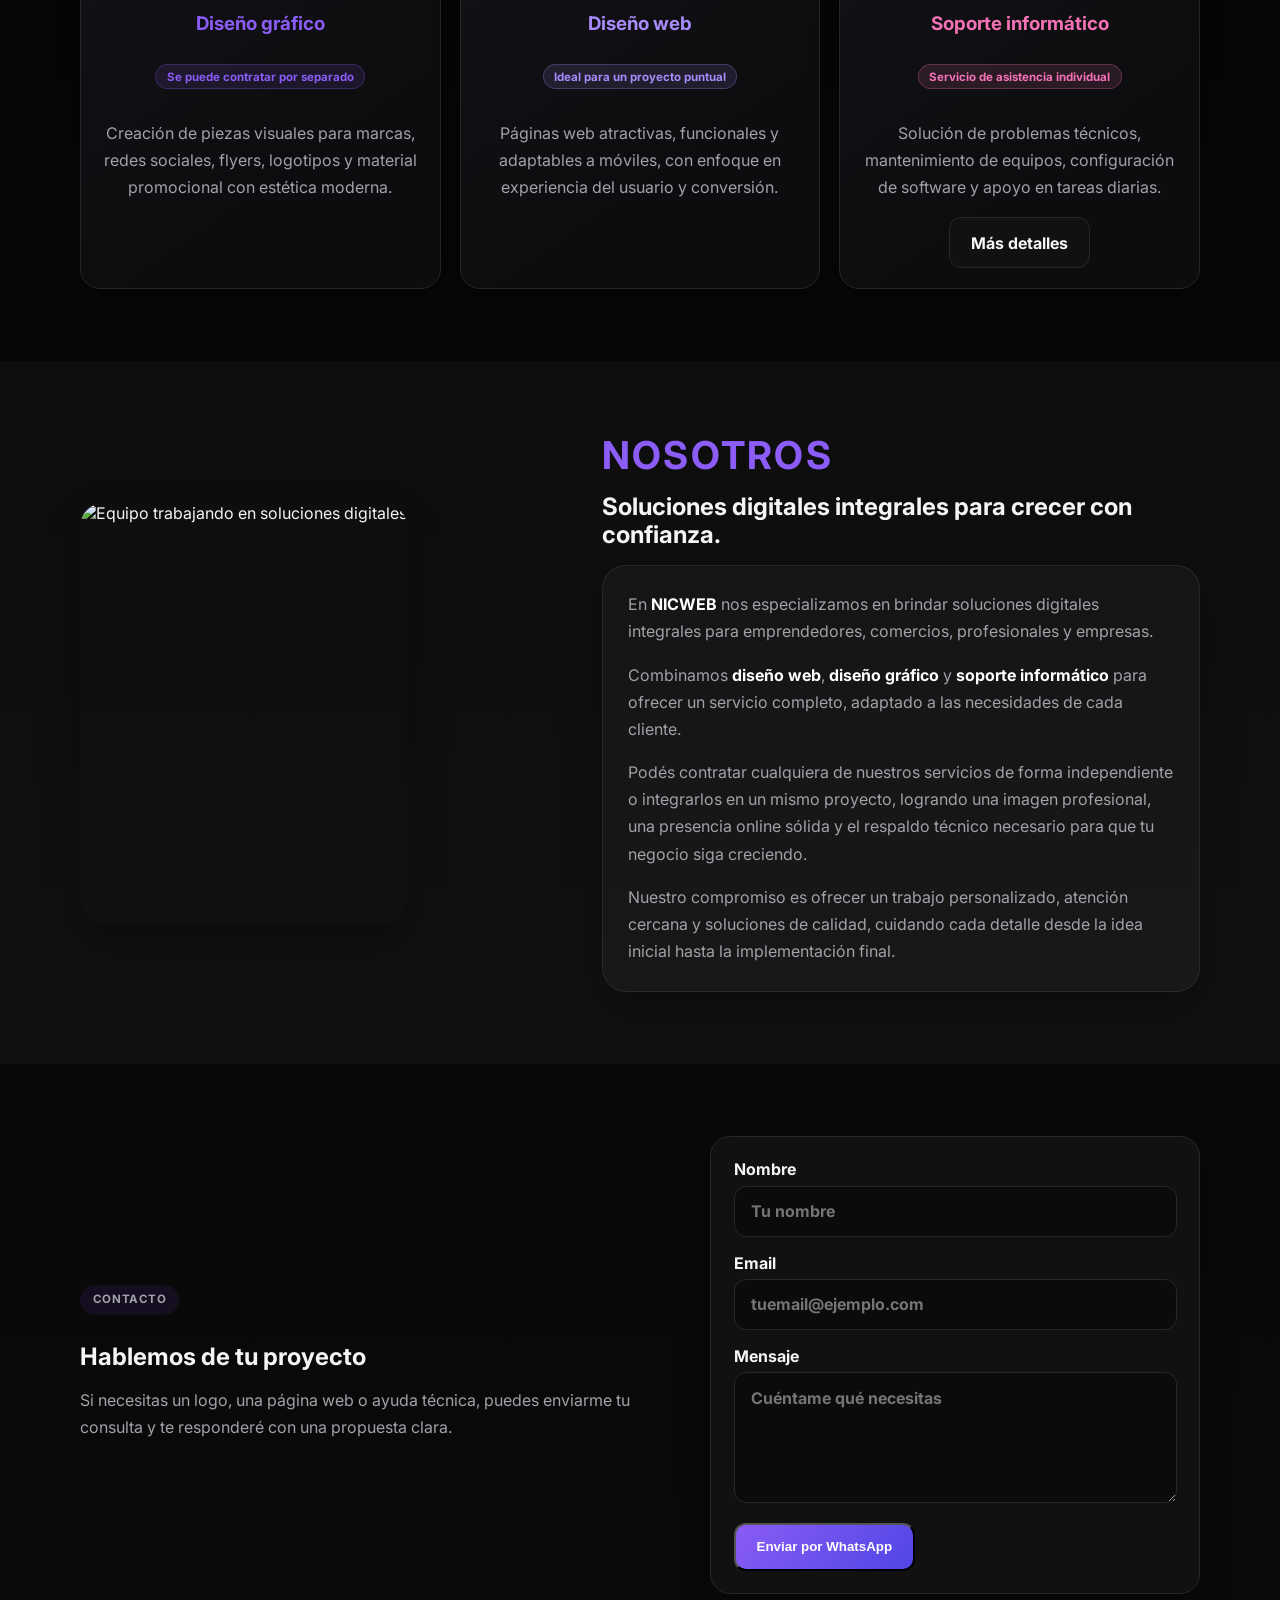
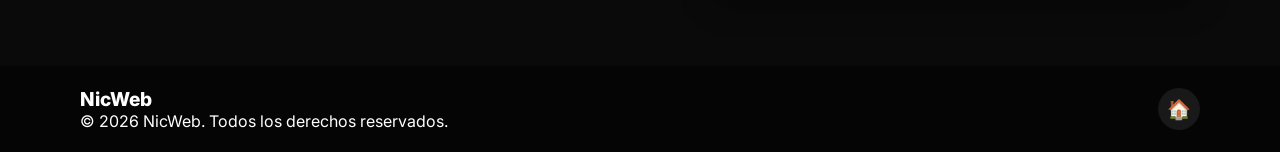
==== commit 7dc2e40e: "Refuerza efecto del carrusel de portada Co-authored-by: Copilot <223556219+Copilot@users.noreply.git" ====
--- a/index.html
+++ b/index.html
@@ -51,7 +51,6 @@
                 Tu negocio merece una presencia digital
                 <span>que se destaque.</span>
               </h2>
-              <span class="carousel-caption">Diseño gráfico</span>
             </a>
             <a class="carousel-slide" href="#servicios" aria-label="Conocé nuestro servicio de diseño web" aria-roledescription="diapositiva" aria-hidden="true" tabindex="-1">
               <img
@@ -62,7 +61,6 @@
                 Tu negocio merece una presencia digital
                 <span>que se destaque.</span>
               </h2>
-              <span class="carousel-caption">Diseño web</span>
             </a>
             <a class="carousel-slide" href="soporte-tecnico.html" aria-label="Conocé nuestro servicio de soporte técnico" aria-roledescription="diapositiva" aria-hidden="true" tabindex="-1">
               <img
@@ -73,7 +71,6 @@
                 Tu negocio merece una presencia digital
                 <span>que se destaque.</span>
               </h2>
-              <span class="carousel-caption">Soporte técnico</span>
             </a>
           </div>
           <button class="carousel-arrow carousel-prev" type="button" aria-label="Servicio anterior">‹</button>
--- a/styles.css
+++ b/styles.css
@@ -332,13 +332,18 @@
   opacity: 0;
   pointer-events: none;
   text-decoration: none;
-  transform: translateX(3%);
-  transition: opacity 0.65s ease, transform 0.75s cubic-bezier(0.22, 1, 0.36, 1);
+  clip-path: inset(0 100% 0 0);
+  transform: translateX(8%) scale(0.96);
+  transition:
+    clip-path 1s cubic-bezier(0.77, 0, 0.18, 1),
+    opacity 0.9s ease,
+    transform 1.1s cubic-bezier(0.22, 1, 0.36, 1);
 }
 
 .carousel-slide.active {
   opacity: 1;
   pointer-events: auto;
+  clip-path: inset(0);
   transform: translateX(0);
 }
 
@@ -356,18 +361,18 @@
 }
 
 .carousel-slide.active img {
-  animation: carousel-zoom 1.4s cubic-bezier(0.22, 1, 0.36, 1) both;
+  animation: carousel-zoom 2s cubic-bezier(0.22, 1, 0.36, 1) both;
 }
 
 @keyframes carousel-zoom {
   from {
-    filter: blur(5px) brightness(0.72);
-    transform: scale(1.12);
+    filter: blur(10px) brightness(0.55);
+    transform: translateX(4%) scale(1.25);
   }
 
   to {
     filter: blur(0) brightness(1);
-    transform: scale(1);
+    transform: translateX(0) scale(1);
   }
 }
 
